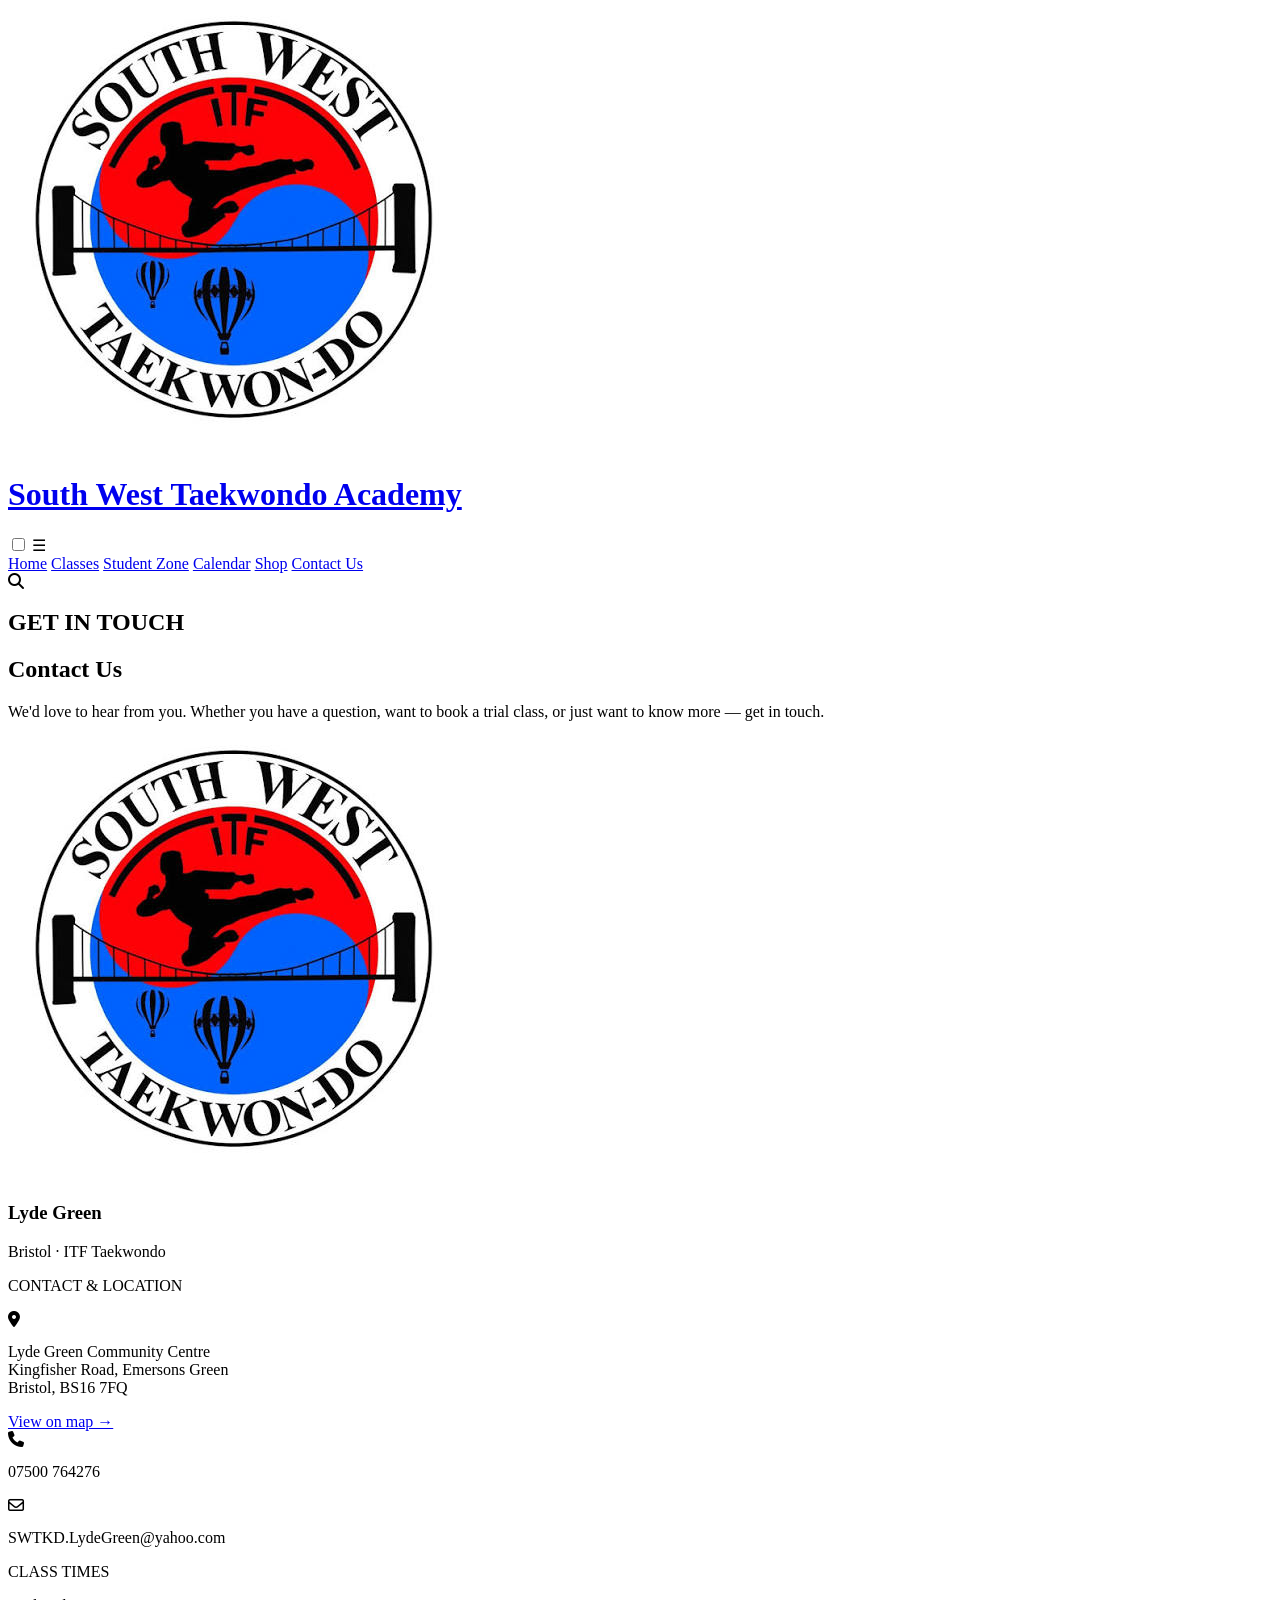
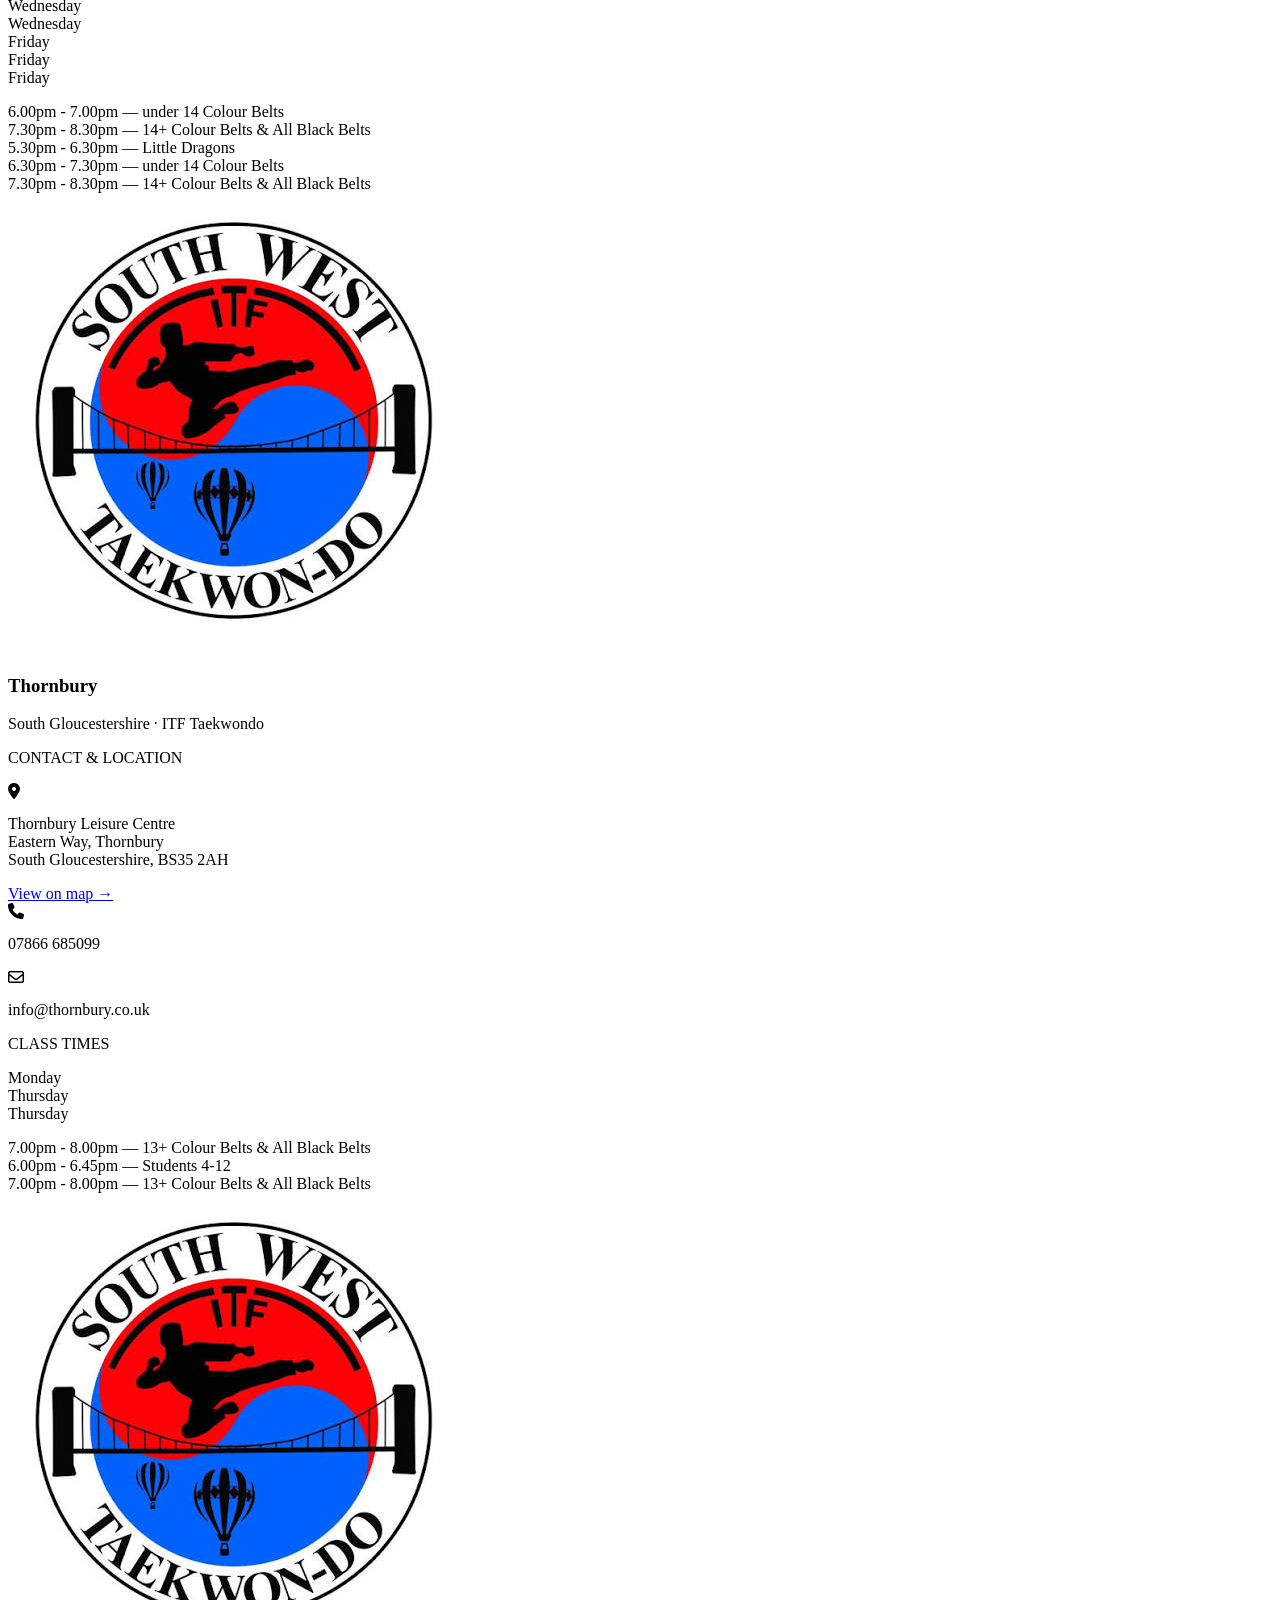
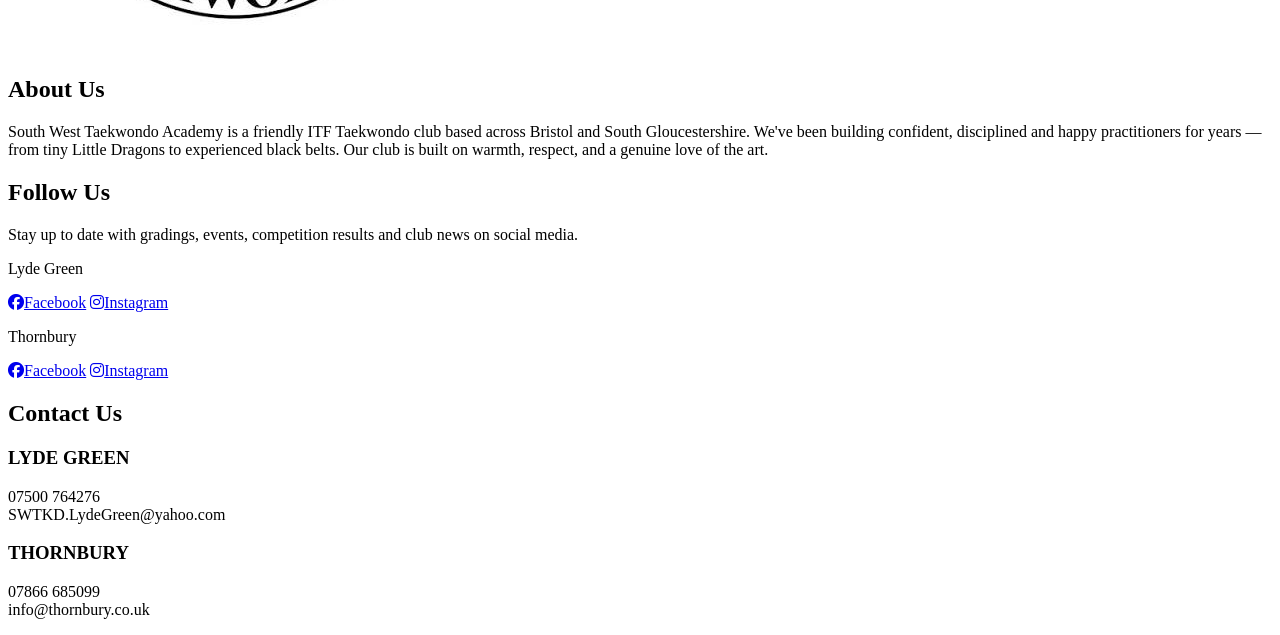
==== Contact-US.html @ a4a548ae "Add files via upload" ====
<head>
    <title>My Website</title>
    <meta name="viewport" content="width=device-width, initial-scale=1.0">
    <link rel="preconnect" href="https://fonts.googleapis.com">
    <link rel="preconnect" href="https://fonts.gstatic.com" crossorigin>
    <link href="https://fonts.googleapis.com/css2?family=Playfair+Display:wght@400;500;600;700&display=swap" rel="stylesheet">

    <link rel="preconnect" href="https://fonts.googleapis.com">
    <link rel="preconnect" href="https://fonts.gstatic.com" crossorigin>
    <link href="https://fonts.googleapis.com/css2?family=Nunito:wght@400;500;600;700&display=swap" rel="stylesheet">

    
    <link rel="stylesheet" href="https://cdnjs.cloudflare.com/ajax/libs/font-awesome/6.5.1/css/all.min.css">


    <link rel="stylesheet" href="css/style.css">
</head>

<body>

    <header>
        
        <a href="inedx.html" class="logo-section">
           <img src="images/logo.png" alt="Logo">
            <h1>South West Taekwondo Academy</h1>
        </a>
          
        <div class="header-right"> 
            <input type="checkbox" id="menu-toggle">

            <label for="menu-toggle" class="hamburger">
                ☰
            </label>

            <nav>
                <a href="index.html">Home</a>
                <a href="index.html#us">Classes</a>
                <a href="/">Student Zone</a>
                <a href="/">Calendar</a>
                <a href="/">Shop</a>
                <a href="#Contact-Us">Contact Us</a>
            </nav>         
              
            <div class="search-icon">
                <i class="fa-solid fa-magnifying-glass"></i>
            </div>
        </div>
    </header>

    <main>

        <section id="Contact-Us" class="discover">

            <div class="container">
                <div class="discover-content">
                    <h2 class="discover-header">GET IN TOUCH</h2>

                    <h2 class="discover-title">Contact Us</h2>
                    <div class ="divider"></div>
                    <p class="card-text">We'd love to hear from you. Whether you have a question, want to book a trial class, or just want to know more — get in touch.</p>
                </div>
            </div>
        </section>


        <section id="Contact-cards" class="dragons-content">        
            <div class="school-cards">

                <!-- Lyde Green -->

                <div class="school-card">

                    <div class="school-header">

                        <img src="images/logo.png"
                            alt="School Logo"
                            class="school-logo">
                        <div class="school-info">
                            <h3 class="school-title">Lyde Green</h3>
                            <p class="school-title-sub">
                                Bristol · ITF Taekwondo
                            </p>
                        </div>

                    </div>

                    <p class="school-sub-title">CONTACT & LOCATION</p>

                    <div class="contact-details">

                        <div class="contact-item">
                            <i class="fa-solid fa-location-dot"></i>

                            <div class="contact-text">
                                <p>
                                    Lyde Green Community Centre<br>
                                    Kingfisher Road, Emersons Green<br>
                                    Bristol, BS16 7FQ
                                </p>

                                <a href="https://www.google.com/maps/search/?api=1&query=Lyde+Green+Community+Centre+Bristol" target="_blank">View on map →</a>
                            </div>
                        </div>

                        <div class="contact-item">
                            <i class="fa-solid fa-phone"></i>

                            <div class="contact-text">
                                <p>07500 764276</p>
                            </div>
                        </div>

                        <div class="contact-item">
                            <i class="fa-regular fa-envelope"></i>

                            <div class="contact-text">
                                <p>SWTKD.LydeGreen@yahoo.com</p>
                            </div>
                        </div>

                    </div>

                    <p class="school-sub-title">CLASS TIMES</p>

                    <div class="contact-timetable">
                        <p class="contact-day">Wednesday<br>Wednesday<br>Friday<br>Friday<br>Friday</h2>
                        <p class="contact-time">6.00pm - 7.00pm — under 14 Colour Belts<br>7.30pm - 8.30pm — 14+ Colour Belts & All Black Belts<br>
                        5.30pm - 6.30pm — Little Dragons<br>6.30pm - 7.30pm — under 14 Colour Belts<br>
                        7.30pm - 8.30pm — 14+ Colour Belts & All Black Belts<br></p>
                    </div>

                </div>


                <!-- Thornbury -->

                <div class="school-card">

                    <div class="school-header">

                        <img src="images/logo.png"
                            alt="School Logo"
                            class="school-logo">

                        <div class="school-info">
                            <h3 class="school-title">Thornbury</h3>
                            <p class="school-title-sub">
                                South Gloucestershire · ITF Taekwondo
                            </p>
                        </div>

                    </div>

                    <p class="school-sub-title">CONTACT & LOCATION</p>

                    <div class="contact-details">

                        <div class="contact-item">
                            <i class="fa-solid fa-location-dot"></i>

                            <div class="contact-text">
                                <p>
                                    Thornbury Leisure Centre<br>
                                    Eastern Way, Thornbury<br>
                                    South Gloucestershire, BS35 2AH
                                </p>

                                <a href="https://www.google.com/maps/search/?api=1&query=Thornbury+Leisure+Centre+BS35+2AH" target="_blank">View on map →</a>
                            </div>
                        </div>

                        <div class="contact-item">
                            <i class="fa-solid fa-phone"></i>

                            <div class="contact-text">
                                <p>07866 685099</p>
                            </div>
                        </div>

                        <div class="contact-item">
                            <i class="fa-regular fa-envelope"></i>

                            <div class="contact-text">
                                <p>info@thornbury.co.uk</p>
                            </div>
                        </div>

                    </div>

                        <p class="school-sub-title">CLASS TIMES</p>

                    <div class="contact-timetable">
                        <p class="contact-day">Monday<br>Thursday<br>Thursday</h2>
                        <p class="contact-time">7.00pm - 8.00pm — 13+ Colour Belts & All Black Belts<br>6.00pm - 6.45pm — Students 4-12<br>
                        7.00pm - 8.00pm — 13+ Colour Belts & All Black Belts</p>
                    </div>

                </div>

            </div>
        </section>

    </main>

    <section id="footer" class="footer">
        <div class="container">
            <div class="footer-content">
                <div class="footer-cards">
                    <div class="footer-card">
                        <img src="images/logo.png"
                                alt="School Logo"
                                class="school-logo">
                        <h2 class="footer-card-title">About Us</h2>
                        <p class="footer-card-body">South West Taekwondo Academy is a friendly ITF Taekwondo club 
                            based across Bristol and South Gloucestershire. We've been building confident, disciplined 
                            and happy practitioners for years — from tiny Little Dragons to experienced black belts. 
                            Our club is built on warmth, respect, and a genuine love of the art.</p>
                    </div>
                    <div class="footer-card">
                        <h2 class="footer-card-title">Follow Us</h2>
                        <p class="footer-card-body">Stay up to date with gradings, events, competition results and club news on social media.</p>
                        <p class="footer-card-body">Lyde Green</p>
                        <div class="social-buttons"> 

                            <a href="https://www.facebook.com/FPTKD.LG"
                            class="social-button facebook"
                            target="_blank">
                                <i class="fa-brands fa-facebook"></i>Facebook</a>

                            <a href="https://www.instagram.com/southwesttaekwondoacademy/" class="social-button instagram" target="_blank">
                                <i class="fa-brands fa-instagram"></i>Instagram</a>

                        </div>

                        <p class="footer-card-body">Thornbury</p>
                        <div class="social-buttons"> 

                            <a href="https://www.facebook.com/thornburytkd"
                            class="social-button facebook"
                            target="_blank">
                                <i class="fa-brands fa-facebook"></i>Facebook</a>

                            <a href="https://www.instagram.com/thornbury.tkd/" class="social-button instagram" target="_blank">
                                <i class="fa-brands fa-instagram"></i>Instagram</a>

                        </div>

                    </div>        
                    
                    
                    <div class="footer-card">
                        <h2 class="footer-card-title">Contact Us</h2>
                        <h3 class="footer-sub-title">LYDE GREEN</h3>
                        <p class="footer-card-body">07500 764276<br>SWTKD.LydeGreen@yahoo.com</p>

                        <h3 class="footer-sub-title">THORNBURY</h3>
                        <p class="footer-card-body">07866 685099<br>info@thornbury.co.uk</p>

                    </div>
                    
                
                
                </div>
            </div>
        </div>
    </section>
</body>
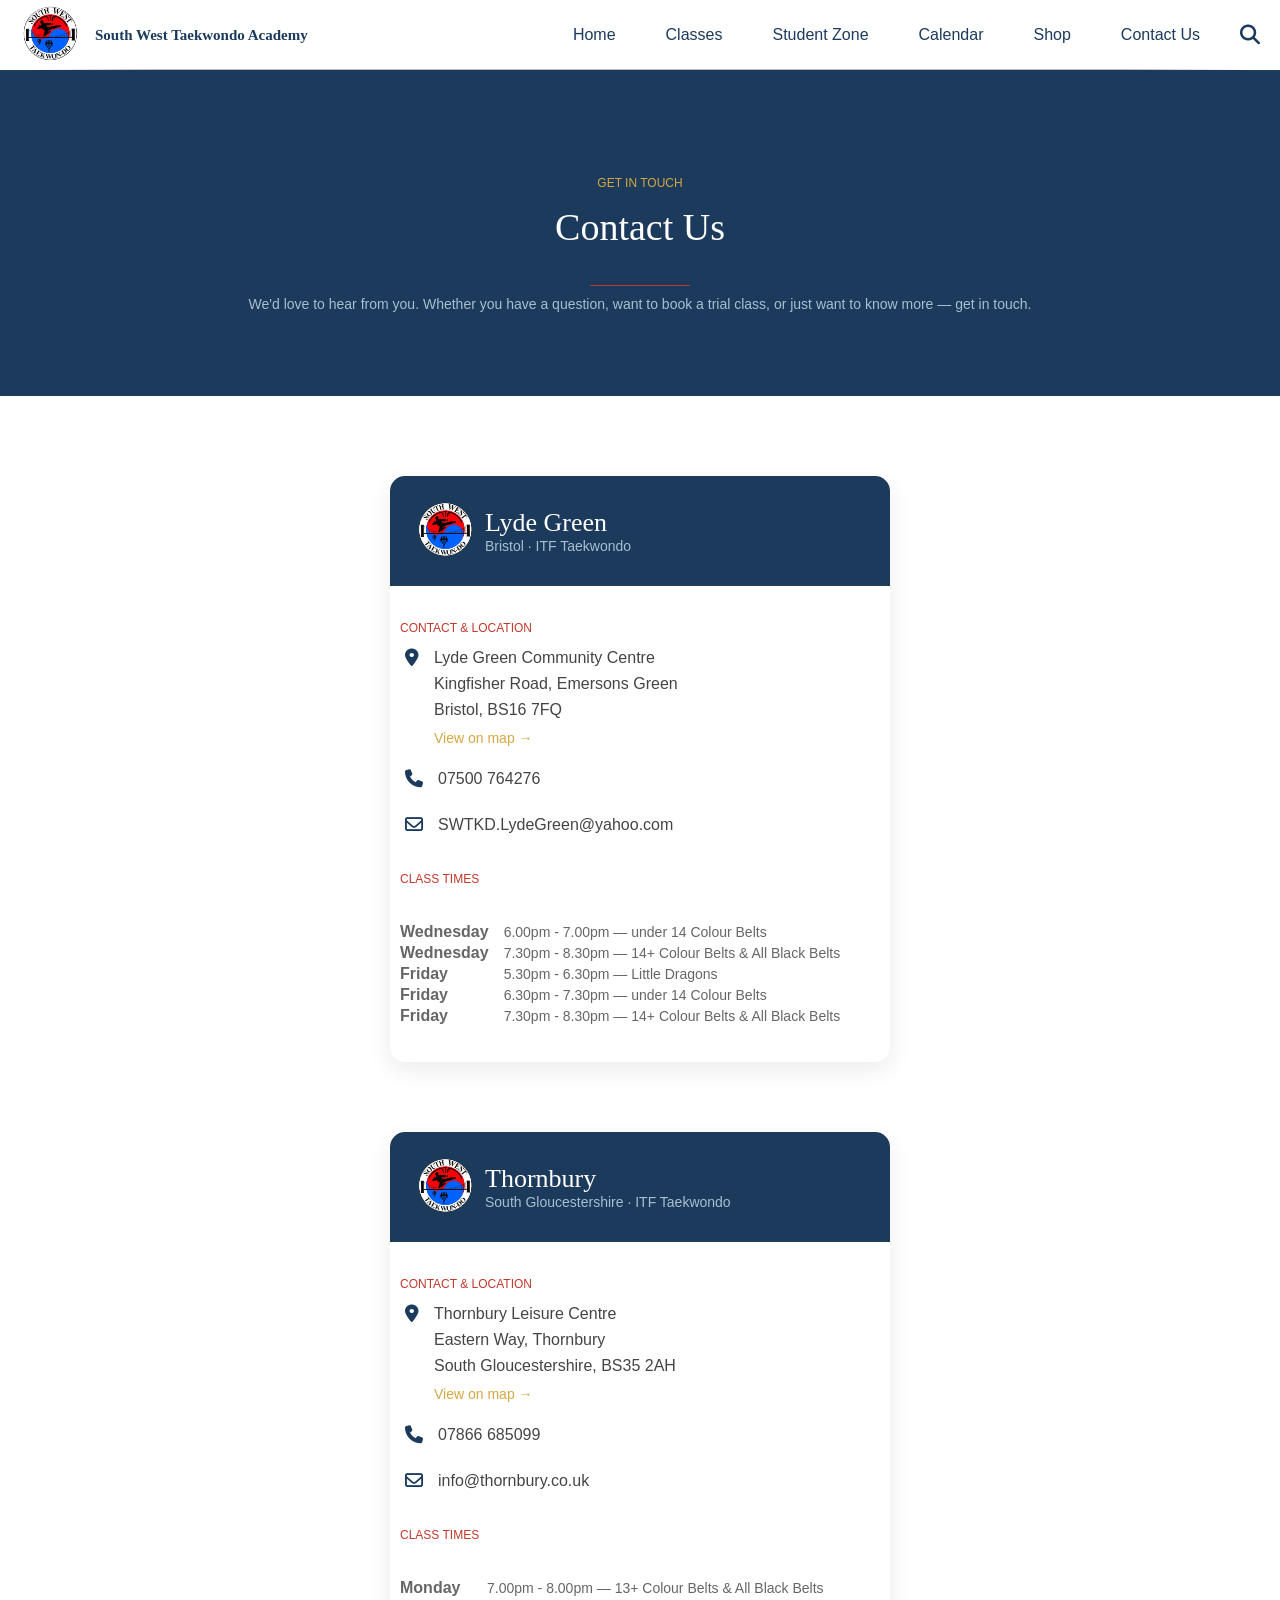
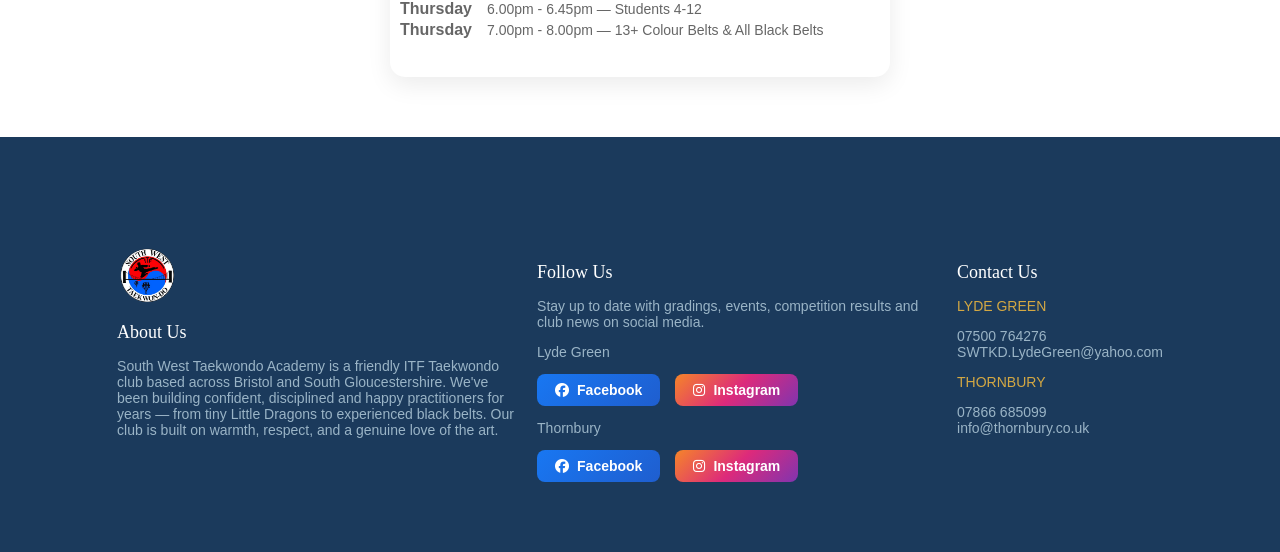
==== commit 703f20e0: "Update Contact-US.html" ====
--- a/Contact-US.html
+++ b/Contact-US.html
@@ -13,7 +13,7 @@
     <link rel="stylesheet" href="https://cdnjs.cloudflare.com/ajax/libs/font-awesome/6.5.1/css/all.min.css">
 
 
-    <link rel="stylesheet" href="css/style.css">
+    <link rel="stylesheet" href="style.css">
 </head>
 
 <body>
--- a/style.css
+++ b/style.css
@@ -0,0 +1,1299 @@
+
+
+/* #endregion */
+
+html {
+    scroll-behavior: smooth;
+}
+
+* {
+    box-sizing: border-box;
+}
+
+html {
+    width: 100%;
+    overflow-x: hidden;
+}
+
+body {
+    width: 100%;
+}
+
+body {
+    margin: 0;
+    font-family: Arial, sans-serif;
+    background: #ffffff;
+}
+
+
+/* #region Header */
+.logo-section{
+    display: flex;
+    align-items: center;
+    gap: 15px;
+
+    text-decoration: none;
+    color: inherit;
+}
+
+.logo-section:hover{
+    opacity: 0.8;
+}
+
+header {
+    position: sticky;
+    top: 0;
+    z-index: 1000;
+
+    width: 100%;
+    background: white;
+
+    padding: 5px 20px;
+    display: flex;
+    justify-content: space-between;
+    align-items: center;
+}
+
+header::after {
+    content: "";
+    position: absolute;
+    bottom: 0;
+    left: 2.5%;
+    width: 95%;
+    height: 1px;
+
+    background: linear-gradient(
+        to right,
+        transparent,
+        rgba(80,80,80,0.4) 10%,
+        rgba(80,80,80,0.4) 90%,
+        transparent
+    );
+}
+
+header img{
+    width: 60px;
+    height: auto;
+}
+.header-right{
+    display: flex;
+    align-items: center;
+    gap: 40px;
+}
+
+nav{
+    display: flex;
+    gap: clamp(10px, 4vw, 50px);
+
+}
+
+.search-icon{
+    font-size: 20px;
+    color: #1B3A5C;
+    cursor: pointer;
+}
+
+a{
+    text-decoration: none;
+    color: #1B3A5C;
+    font-family: "Nunito", sans-serif;
+}
+
+
+header h1 { 
+    margin: 0;
+    color: #1B3A5C;
+    font-family: "Playfair Display", serif;
+    font-size: 15px;
+    font-weight: 700;
+}
+/* #endregion */
+
+/* #region Footer*/
+
+.footer {
+    padding: 30px;
+    display: flex;
+    gap: 30px;
+    background:#1B3A5C;
+}
+
+.footer-content{
+    display: flex;
+    flex-direction: column;
+    justify-content: center;
+    align-items: center;
+
+    padding-top: 60px;
+    padding-bottom: 40px;
+    width: auto;
+}
+
+.footer-cards{
+    display: flex;
+    gap: 20px;
+    justify-content: center;
+    margin-top: 20px;
+}
+
+.footer-card-title{
+    font-family: "Playfair Display", serif;
+    font-size: 18px;
+    font-weight: 400;
+    color: #ffffff;
+    justify-content: left;
+}
+
+.footer-sub-title{
+    font-family: "Nunito", sans-serif;
+    font-size: 14px;
+    font-weight: 400;
+    color: #D4A843;
+    justify-content: left;
+    max-width: 400px;
+
+
+}
+
+.footer-card-body{
+    font-family: "Nunito", sans-serif;
+    font-size: 14px;
+    font-weight: 400;
+    color: #9AB4c6;
+    justify-content: left;
+    max-width: 400px;
+}
+
+.social-buttons {
+    display: flex;
+    gap: 15px;
+}
+
+.social-button {
+    display: flex;
+    align-items: center;
+    gap: 8px;
+
+    padding: 8px 18px;
+    border-radius: 8px;
+
+    font-size: 14px;
+
+    color: white;
+    text-decoration: none;
+    font-family: "Nunito", sans-serif;
+    font-weight: 600;
+
+    transition:
+        transform 0.2s,
+        box-shadow 0.2s;
+}
+
+.social-button:hover {
+    transform: translateY(-2px);
+
+    box-shadow:
+        0 8px 20px
+        rgba(0,0,0,0.15);
+}
+
+.facebook {
+    background:
+        linear-gradient(
+            135deg,
+            #1877F2,
+            #1F5ECF
+        );
+}
+.instagram {
+    background:
+        linear-gradient(
+            135deg,
+            #F58529,
+            #DD2A7B,
+            #8134AF
+        );
+}
+/* #endregion */
+
+
+
+/*#region HomePage */
+
+/* #region Home */
+.home {
+    padding: 30px;
+    display: flex;
+    gap: 30px;
+    background: linear-gradient(160deg, #fafaf8 60%, rgb(240, 235, 228) 100%)
+}
+
+.container {
+    width: 90%;
+    max-width: 1200px;
+    margin: auto;
+}
+
+.hero{
+    display: flex;
+    flex-direction: column;
+    justify-content: center;
+    align-items: center;
+
+    padding-top: 60px;
+    padding-bottom: 40px;
+}
+
+.hero img{
+    width: 150px;
+    height: auto;
+}
+
+.hero h2 {
+    font-family: "Playfair Display", serif;
+    font-size: 48px;
+    margin-top: 30px;
+    color: #1B3A5C;
+    font-weight: 400;
+    width:  700px;
+    text-align: center;
+}
+
+.divider {
+    width: 100px;
+    height: 1px;
+    background: #C0392B;
+    margin: 5px auto;
+}
+
+.hero .intro-text {
+    font-family: "Nunito", sans-serif;
+    font-size: 20px;
+    width: 750px;
+    text-align: center;
+    color: #444444;
+    width: 600px;
+}
+
+.hero .sub-text {
+    font-family: "Nunito", sans-serif;
+    font-size: 16px;
+    width: 700px;
+    text-align: center;
+    color: #666666;
+}
+
+.hero .final-text{
+    font-family: "Playfair Display", serif;
+    font-style: italic;
+    font-size: 20px;
+    margin-top: 30px;
+    color: #C0392B;
+    font-weight: 500;
+    width:  700px;
+    text-align: center;
+}
+
+.hero-buttons {
+    display: flex;
+    gap: 20px;
+
+    margin-top: 30px;
+}
+
+.button1{
+    background: #C0392B;
+    color: white;
+
+    padding: 12px 30px;
+
+    border-radius: 30px;
+
+    text-decoration: none;
+
+    font-family: "Nunito", sans-serif;
+    font-weight: 600;
+
+    transition: 0.2s;
+}
+
+.button1:hover{
+    opacity: 0.8;
+}
+
+.button2{
+    background: white;
+    color: #1B3A5C;
+
+    border: 2px solid #1B3A5C;
+    padding: 12px 30px;
+
+    border-radius: 30px;
+
+    text-decoration: none;
+
+    font-family: "Nunito", sans-serif;
+    font-weight: 600;
+
+    transition: 0.2s;
+}
+
+.button2:hover{
+    opacity: 0.8;
+}
+
+/* #endregion */
+
+
+/* #region Discover */
+
+.discover {
+    padding: 30px;
+    display: flex;
+    gap: 30px;
+    background: #1B3A5C
+}
+
+.discover-content{
+    display: flex;
+    flex-direction: column;
+    justify-content: center;
+    align-items: center;
+
+    padding-top: 60px;
+    padding-bottom: 40px;
+
+}
+
+.discover-header{
+    font-family: "Nunito", sans-serif;
+    font-size: 12px;
+    margin-top: 16px;
+    color: #D4A843;
+    font-weight: 300;
+    width:  700px;
+    text-align: center; 
+}
+
+.discover-title{
+    font-family: "Playfair Display", serif;
+    font-size: 38px;
+    margin-top: 5px;
+    color: white;
+    font-weight: 400;
+    width:  700px;
+    text-align: center;
+}
+
+.discover-cards{
+    display: flex;
+    gap: 30px;
+    justify-content: center;
+    margin-top: 60px;
+}
+
+.discover-card{
+    padding: 30px;
+    border-radius: 15px;
+    flex: 1;
+    max-width: 300px;
+    text-align: center;
+
+}
+
+.discover-card i {
+    font-size: 40px;
+    color: #D4A843;
+    margin-bottom: 20px;
+}
+
+.card-title{
+    font-family: "Nunito", sans-serif;
+    font-size: 18px;
+    margin-top: 5px;
+    color: white;
+    font-weight: 400;
+    text-align: center;
+}
+
+.card-text{
+    font-family: "Nunito", sans-serif;
+    font-size: 14px;
+    margin-top: 5px;
+    color: #A8BFCF;
+    font-weight: 400;
+    text-align: center;
+}
+
+.discover-body{
+    font-family: "Nunito", sans-serif;
+    font-size: 16px;
+    margin-top: 5px;
+    color: #A8BFCF;
+    font-weight: 400;
+    text-align: center;
+    width: 600px;
+}
+/* #endregion */
+
+/* #region Meet The Team */
+
+
+.instructors {
+    padding: 30px;
+    background: #F0EBE4;
+}
+
+.instructors-content {
+    display: flex;
+    flex-direction: column;
+    align-items: center;
+    padding-top: 60px;
+    padding-bottom: 40px;
+}
+
+.school-instructors {
+    width: 100%;
+    margin-top: 35px;
+}
+
+.school-heading {
+    position: relative;
+    display: flex;
+    align-items: center;
+    justify-content: center;
+    gap: 12px;
+    margin-bottom: 25px;
+}
+
+.school-heading::before {
+    content: "";
+    position: absolute;
+    left: 0;
+    right: 0;
+    height: 1px;
+    background: linear-gradient(
+        to right,
+        transparent,
+        #E2DDD6 15%,
+        #E2DDD6 85%,
+        transparent
+    );
+    z-index: 0;
+}
+
+.school-heading img,
+.school-heading h3 {
+    position: relative;
+    z-index: 1;
+    background: #F0EBE4;
+}
+
+.school-heading img {
+    width: 45px;
+    height: 45px;
+    object-fit: contain;
+    padding: 5px;
+}
+
+.school-heading h3 {
+    font-family: "Nunito", sans-serif;
+    font-size: 14px;
+    font-weight: 400;
+    margin: 0;
+    padding: 0 10px;
+}
+
+
+.instructor-cards {
+    width: 100%;
+    display: flex;
+    justify-content: center;
+    gap: 20px;
+}
+
+.instructor-card {
+    flex: 1;
+    max-width: 180px;
+    background: white;
+    border-radius: 12px;
+    overflow: hidden;
+}
+
+.instructor-image {
+    width: 100%;
+    height: 160px;
+    overflow: hidden;
+}
+
+.instructor-image img {
+    width: 100%;
+    height: 100%;
+    object-fit: cover;
+}
+
+.instructor-info {
+    padding: 10px;
+    text-align: center;
+}
+
+.instructor-info h3 {
+    margin: 0 0 4px;
+    font-size: 1rem;
+}
+
+.instructor-role {
+    margin: 0;
+    font-size: 0.8rem;
+}
+
+
+
+/* #endregion */
+
+/* #region Little Dragons */
+
+.dragons {
+    padding: 30px;
+    display: flex;
+    gap: 30px;
+    background:#fafaf8;
+}
+
+.dragons-content{
+    display: flex;
+    flex-direction: column;
+    justify-content: center;
+    align-items: center;
+
+    padding-top: 60px;
+    padding-bottom: 40px;
+    width: auto;
+}
+
+.dragons-header{
+    font-family: "Nunito", sans-serif;
+    font-size: 14px;
+    margin-top: 16px;
+    color: #C0392B;
+    font-weight: 350;
+    width:  700px;
+    text-align: center; 
+}
+
+.dragons-title{
+    font-family: "Playfair Display", serif;
+    font-size: 38px;
+    margin-top: 5px;
+    color: #1B3A5C;
+    font-weight: 400;
+    width:  700px;
+    text-align: center;
+}
+
+.dragons-body{
+    font-family: "Nunito", sans-serif;
+    font-size: 16px;
+    margin-top: 5px;
+    color: #444444;
+    font-weight: 400;
+    text-align: center;
+    width: 600px;
+}
+
+.dragons-cards{
+    display: flex;
+    gap: 30px;
+    justify-content: center;
+    margin-top: 60px;
+}
+
+.dragons-card1{
+    padding: 30px;
+    border-radius: 15px;
+    flex: 1;
+    text-align: left;
+    background: white;
+    box-shadow: 0px 4px 10px rgba(0, 0, 0, 0.1);
+    margin-left: 10px;
+}
+.dragons-card-title1{
+    font-family: "Playfair Display", serif;
+    font-size: 22px;
+    margin-top: 5px;
+    margin-left: 10px;
+    color: #1B3A5C;
+    font-weight: 400;
+    text-align: left;
+}
+
+.dragons-benefits-list {
+    list-style: none;
+    padding: 0;
+}
+
+.dragons-benefits-list li {
+    font-family: "Nunito", sans-serif;
+    margin-bottom: 15px;
+}
+
+.dragons-benefits-list i {
+    color: #C0392B;
+    margin-right: 10px;
+}
+
+.dragons-card2{
+    padding: 30px;
+    border-radius: 15px;
+    flex: 1;
+    text-align: center;
+    background: #1B3A5C;
+}
+.dragons-card-title2{
+    font-family: "Playfair Display", serif;
+    font-size: 22px;
+    margin-top: 5px;
+    margin-left: 10px;
+    color: #A8BFCF;
+    font-weight: 400;
+    text-align: left;
+}
+.dragons-card-text{
+    font-family: "Nunito", sans-serif;
+    font-size: 14px;
+    margin-top: 5px;
+    color: #A8BFCF;
+    font-weight: 300;
+    text-align: left;
+    margin-left: 10px;
+}
+
+/* #region Little Dragons belts */
+.dragons-belts{
+    margin: 30px;
+    padding: 50px;
+    border-radius: 15px;
+    flex: 1;
+    text-align: center;
+    background: #F0EBE4;
+}
+
+.dragons-belts-title{
+    font-family: "Nunito", sans-serif;
+    font-size: 18px;
+    margin-top: 5px;
+    text-align: center;
+    color: #444444;
+    font-weight: 300;
+}
+
+.dragons-belts-body{
+    font-family: "Nunito", sans-serif;
+    font-size: 14px;
+    margin-top: 5px;
+    color: #444444;
+    font-weight: 300;
+    text-align: center;
+}
+
+.belt-cards{
+    display: flex;
+    gap: 10px;
+    justify-content: center;
+    margin-top: 20px;
+}
+
+.purple{
+    padding: 30px;
+    flex: 1;
+    text-align: center;
+}
+
+.purple-bar {
+    width: 50px;
+    height: 12px;
+    background: #8A4FFF;
+    border-radius: 999px;
+    margin: 20px auto;
+}
+
+.purple-title{
+    font-family: "Nunito", sans-serif;
+    font-size: 18px;
+    margin-top: 5px;
+    text-align: center;
+    color: #8A4FFF;
+    font-weight: 300;
+}
+
+.purple-sub{
+    font-family: "Nunito", sans-serif;
+    font-size: 14px;
+    margin-top: 5px;
+    text-align: center;
+    color: #666666;
+    font-weight: 300;
+
+}
+
+.red{
+    padding: 30px;
+    flex: 1;
+    text-align: center;
+}
+
+.red-bar {
+    width: 50px;
+    height: 12px;
+    background: #C0392B;
+    border-radius: 999px;
+    margin: 20px auto;
+}
+
+.red-title{
+    font-family: "Nunito", sans-serif;
+    font-size: 18px;
+    margin-top: 5px;
+    text-align: center;
+    color: #C0392B;
+    font-weight: 300;
+}
+
+.red-sub{
+    font-family: "Nunito", sans-serif;
+    font-size: 14px;
+    margin-top: 5px;
+    text-align: center;
+    color: #666666;
+    font-weight: 300;
+}
+
+.green{
+    padding: 30px;
+    flex: 1;
+    text-align: center;
+}
+
+.green-bar {
+    width: 50px;
+    height: 12px;
+    background: #15803D;
+    border-radius: 999px;
+    margin: 20px auto;
+}
+
+.green-title{
+    font-family: "Nunito", sans-serif;
+    font-size: 18px;
+    margin-top: 5px;
+    text-align: center;
+    color: #15803D;
+    font-weight: 300;
+}
+
+.green-sub{
+    font-family: "Nunito", sans-serif;
+    font-size: 14px;
+    margin-top: 5px;
+    text-align: center;
+    color: #666666;
+    font-weight: 300;
+}
+/* #endregion */
+.dragons-sub{
+    font-family: "Nunito", sans-serif;
+    font-size: 14px;
+    margin-top: 5px;
+    color: #666666;
+    font-weight: 400;
+    text-align: center;
+}
+/* #endregion */
+
+
+/* #region TKD with us*/
+.us {
+    padding: 30px;
+    display: flex;
+    gap: 30px;
+    background: #fafaf8;
+}
+
+.us-content{
+    display: flex;
+    flex-direction: column;
+    justify-content: center;
+    align-items: center;
+
+    padding-top: 60px;
+    padding-bottom: 40px;
+
+}
+
+.us-body{
+    font-family: "Nunito", sans-serif;
+    font-size: 16px;
+    margin-top: 5px;
+    color: #444444;
+    font-weight: 400;
+    text-align: center;
+    width: 650px;
+}
+
+.school-cards{
+    display: flex;
+    gap: 30px;
+    justify-content: center;
+}
+
+.school-card {
+    flex: 1;
+    min-width: 500px;
+    background: white;
+    border-radius: 15px;
+    overflow: hidden;
+    box-shadow: 0 8px 25px rgba(0,0,0,0.08);
+    max-width: 600px;
+    margin: 20px;
+    padding-bottom: 10px;
+}
+
+
+.school-header {
+    display: flex;
+    align-items: center;
+
+    width: 100%;
+    padding: 25px;
+
+    background: #1B3A5C;
+}
+
+
+.school-logo {
+    width: 60px;
+    height: 60px;
+    object-fit: contain;
+}
+
+
+.school-info {
+    margin-left: 10px;
+    display: flex;
+    flex-direction: column;
+    justify-content: center;
+}
+
+
+.school-title {
+    font-family: "Playfair Display", serif;
+    font-size: 26px;
+    color: #ffffff;
+    font-weight: 400;
+    margin: 0;
+}
+
+
+.school-title-sub {
+    font-family: "Nunito", sans-serif;
+    font-size: 14px;
+    color: #A8BFCF;
+    margin: 0;
+}
+
+
+.school-sub-title {
+    font-family: "Nunito", sans-serif;
+    font-size: 12px;
+    margin-top: 25px;
+    color: #C0392B;
+    padding: 10px;
+    margin-bottom: 0;
+}
+
+.contact-details {
+    display: flex;
+    flex-direction: column;
+    gap: 20px;
+    margin-inline: 15px;
+}
+
+
+.contact-item {
+    display: flex;
+    align-items: flex-start;
+    gap: 15px;
+}
+
+
+.contact-item i {
+    color: #1B3A5C;
+    font-size: 18px;
+    margin-top: 4px;
+}
+
+
+.contact-text p {
+    font-family: "Nunito", sans-serif;
+    font-size: 16px;
+    color: #444;
+    line-height: 1.6;
+    margin: 0;
+}
+
+
+.contact-text a {
+    display: inline-block;
+    margin-top: 8px;
+
+    font-family: "Nunito", sans-serif;
+    font-size: 14px;
+    color: #D4A843;
+    text-decoration: none;
+}
+
+
+.timetable {
+    display: flex;
+    flex-direction: column;
+    gap: 10px;
+    margin-top: 40px;
+}
+
+.timetable-row {
+    display: flex;
+    align-items: center;
+    gap: 40px;
+
+    margin-inline: 10px;
+    padding: 10px;
+    border: 1px solid #E5E5E5;
+    border-radius: 12px;
+    background: #FAFAF8;
+}
+
+.day {
+    width: 100px;
+    font-weight: 600;
+}
+
+.time {
+    width: 180px;
+    color: #666;
+}
+
+.class {
+    flex: 1;
+    font-size: 12px;
+}
+/* #endregion */
+
+
+/* #region How do i join*/
+.join {
+    padding: 30px;
+    display: flex;
+    gap: 30px;
+    background: #F0EBE4
+}
+
+.join-content{
+    display: flex;
+    flex-direction: column;
+    justify-content: center;
+    align-items: center;
+
+    padding-top: 60px;
+    padding-bottom: 40px;
+
+}
+/* #endregion */
+
+/* #endregion */
+
+.contact-timetable {
+    display: flex;
+    align-items: center;
+    gap: 15px;
+    margin: 10px;
+}
+.contact-day{
+    color: #666;
+    line-height: 1.3;
+    font-weight: 600;
+}
+.contact-time{
+    font-size: 14px;
+    line-height: 1.5;
+    color: #666;
+
+}
+
+/* #region Media width */
+@media (max-width: 1300px) {
+    .school-cards {
+        flex-direction: column;
+    }
+}
+
+@media (max-width: 900px) {
+    .instructor-cards {
+        flex-wrap: wrap;
+    }
+
+    .instructor-card {
+        flex: 0 1 180px;
+    }
+}
+
+@media (max-width: 600px) {
+
+    /* General spacing */
+    .home,
+    .discover,
+    .dragons,
+    .us,
+    .join,
+    .footer {
+        padding: 20px 15px;
+    }
+
+
+    /* Header */
+    header {
+        padding: 5px 15px;
+    }
+
+    header img {
+        width: 45px;
+    }
+
+    header h1 {
+        font-size: 12px;
+    }
+
+    .header-right {
+        gap: 15px;
+    }
+
+    nav {
+        gap: 10px;
+    }
+
+    nav a {
+        font-size: 13px;
+    }
+
+
+    /* Hero section */
+    .hero {
+        padding-top: 30px;
+    }
+
+    .hero img {
+        width: 100px;
+    }
+
+    .hero h2 {
+        width: 100%;
+        font-size: 32px;
+        margin-top: 20px;
+    }
+
+    .hero .intro-text,
+    .hero .sub-text,
+    .hero .final-text {
+        width: 100%;
+        max-width: 100%;
+    }
+
+    .hero .intro-text {
+        font-size: 17px;
+    }
+
+    .hero-buttons {
+        flex-direction: column;
+        width: 100%;
+        gap: 15px;
+    }
+
+    .button1,
+    .button2 {
+        text-align: center;
+        width: 100%;
+        box-sizing: border-box;
+    }
+
+
+    /* Discover section */
+    .discover-header,
+    .discover-title,
+    .discover-body {
+        width: 100%;
+    }
+
+    .discover-title {
+        font-size: 30px;
+    }
+
+    .discover-cards {
+        flex-direction: column;
+        margin-top: 30px;
+    }
+
+
+    /* Little dragons */
+    .dragons-header,
+    .dragons-title,
+    .dragons-body {
+        width: 100%;
+    }
+
+    .dragons-title {
+        font-size: 30px;
+    }
+
+    .dragons-cards {
+        flex-direction: column;
+        margin-top: 30px;
+    }
+
+    .dragons-card1,
+    .dragons-card2 {
+        margin-left: 0;
+    }
+
+
+    /* Belts */
+    .dragons-belts {
+        margin: 15px 0;
+        padding: 15px 15px;
+    }
+
+    .belt-cards {
+        flex-direction: column;
+
+    }
+    .purple{
+        padding: 5px;
+    }
+
+    .red{
+        padding: 5px;
+    }
+
+    .green{
+        padding: 5px;
+    }
+
+    /* School cards */
+    .us-body {
+        width: 100%;
+    }
+
+    .school-cards {
+        flex-direction: column;
+        width: 100%;
+    }
+
+    .school-card {
+        min-width: 0;
+        width: 100%;
+        margin: 10px 0;
+    }
+
+    .school-header {
+        padding: 15px;
+    }
+
+    .school-title {
+        font-size: 20px;
+    }
+
+
+    /* Timetable */
+    .timetable-row {
+        display: flex;
+        flex-wrap: wrap;
+        justify-content: center;
+        column-gap: 20px;
+        row-gap: 0px;
+    
+    }
+
+    .day{
+        text-align: center;
+        flex: 0 1 100px;  
+    }
+
+    .time{
+        text-align: center;
+        flex: 0 1 130px;
+    }
+
+    .class{
+        text-align: center;
+        flex: 0 1 300px;
+    }
+    /* Footer */
+    .footer-cards {
+        flex-direction: column;
+        width: 100%;
+    }
+
+    .social-buttons {
+        flex-direction: column;
+        width: 100%;
+    }
+
+    .social-button {
+        justify-content: center;
+    }
+}
+
+
+
+
+/* Hide checkbox */
+#menu-toggle {
+    display: none;
+}
+
+
+/* Hamburger hidden on desktop */
+.hamburger {
+    display: none;
+    font-size: 30px;
+    cursor: pointer;
+}
+
+@media (max-width: 900px) {
+
+    .hamburger {
+        display: block;
+    }
+
+
+    nav {
+        display: none;
+        position: absolute;
+        top: 70px;
+        right: 0;
+
+        width: 100%;
+        background: white;
+
+        flex-direction: column;
+        align-items: center;
+        gap: 20px;
+
+        padding: 20px;
+    }
+
+
+    /* Show menu when checkbox is ticked */
+    #menu-toggle:checked ~ nav {
+        display: flex;
+    }
+}
+/* #endregion */
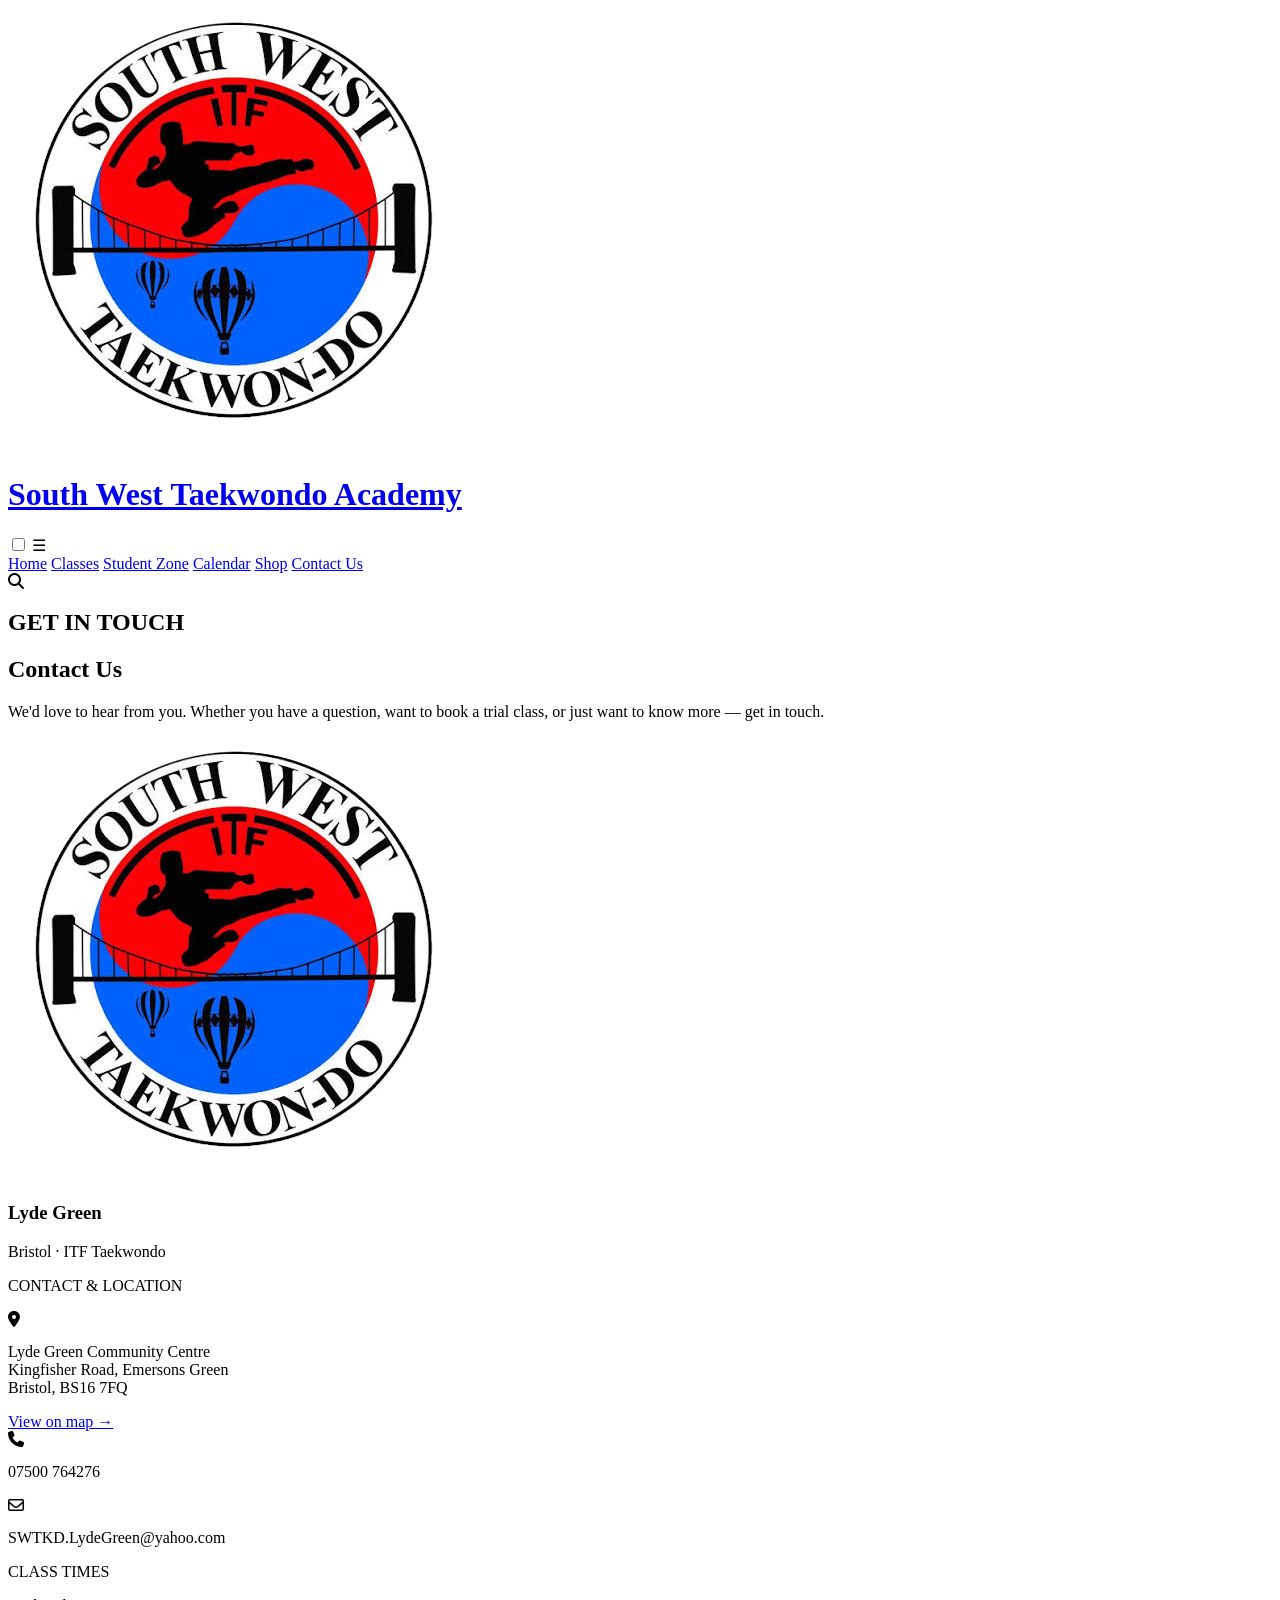
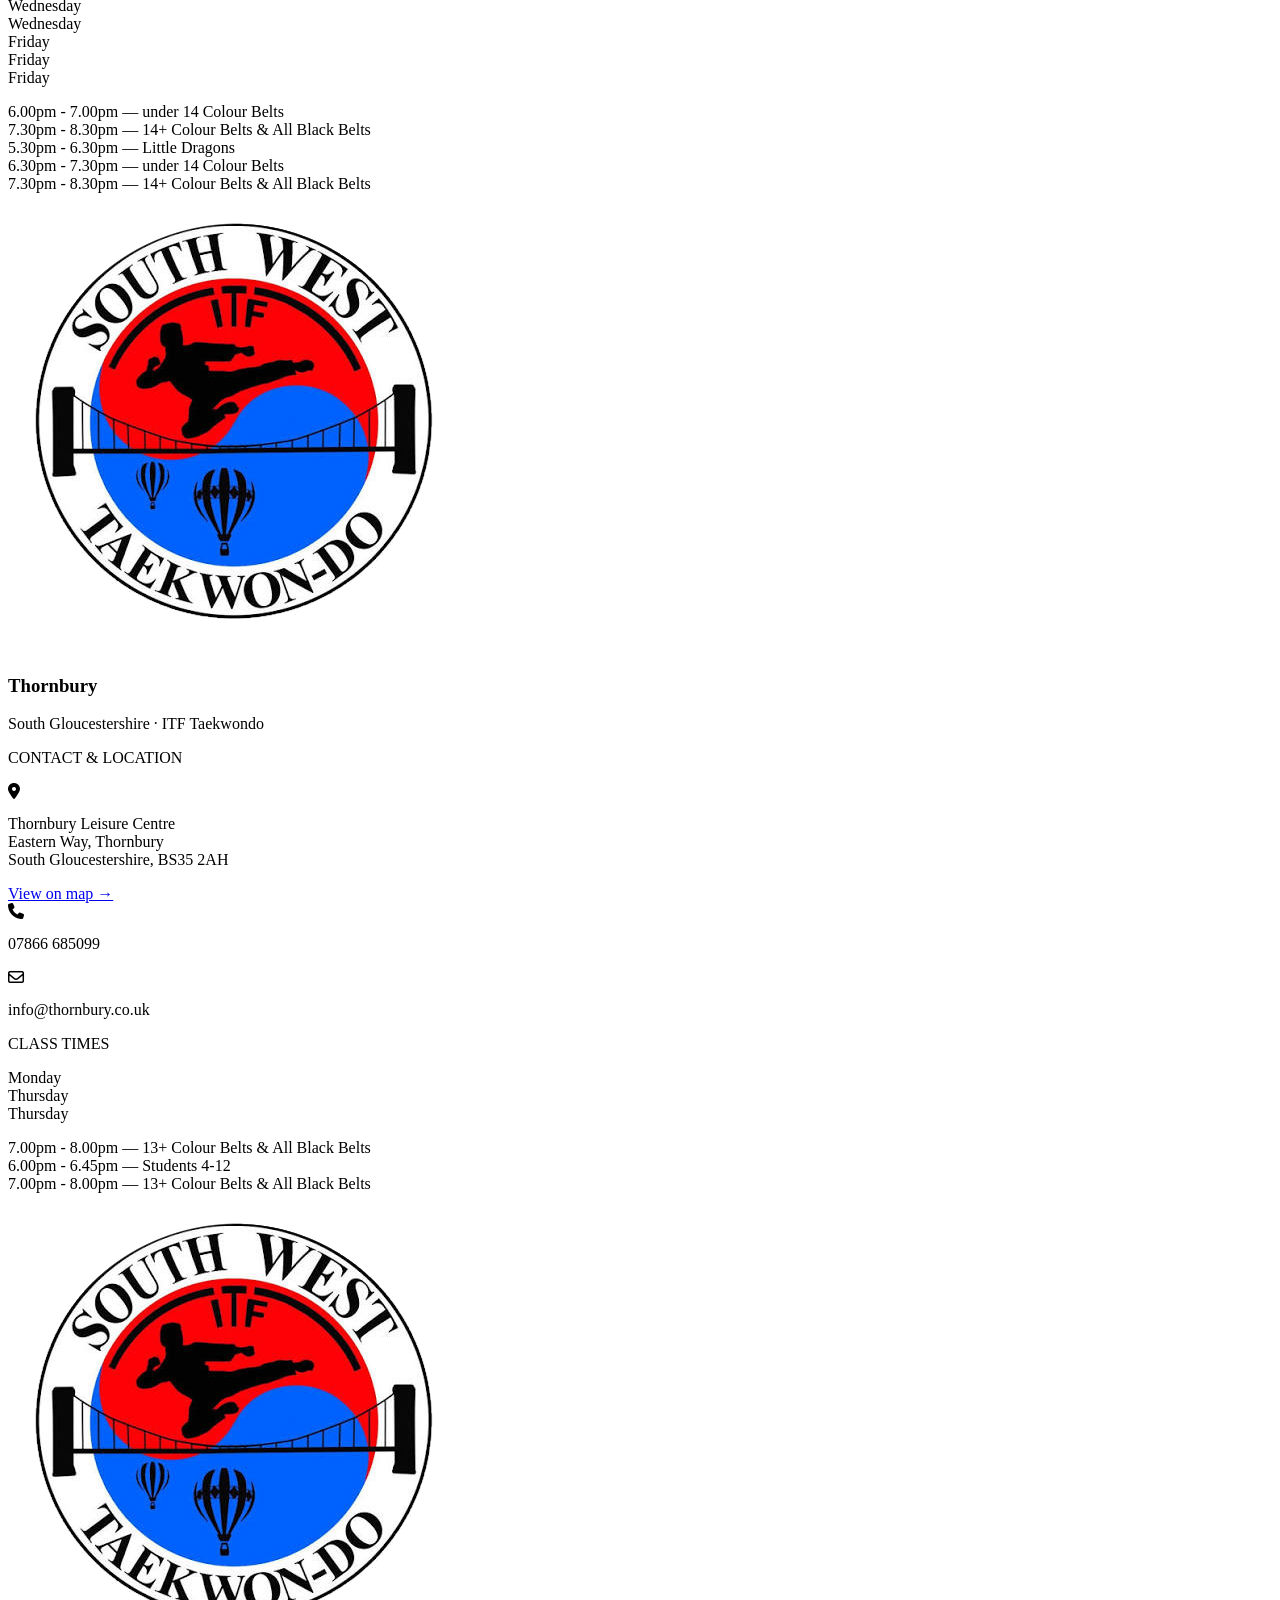
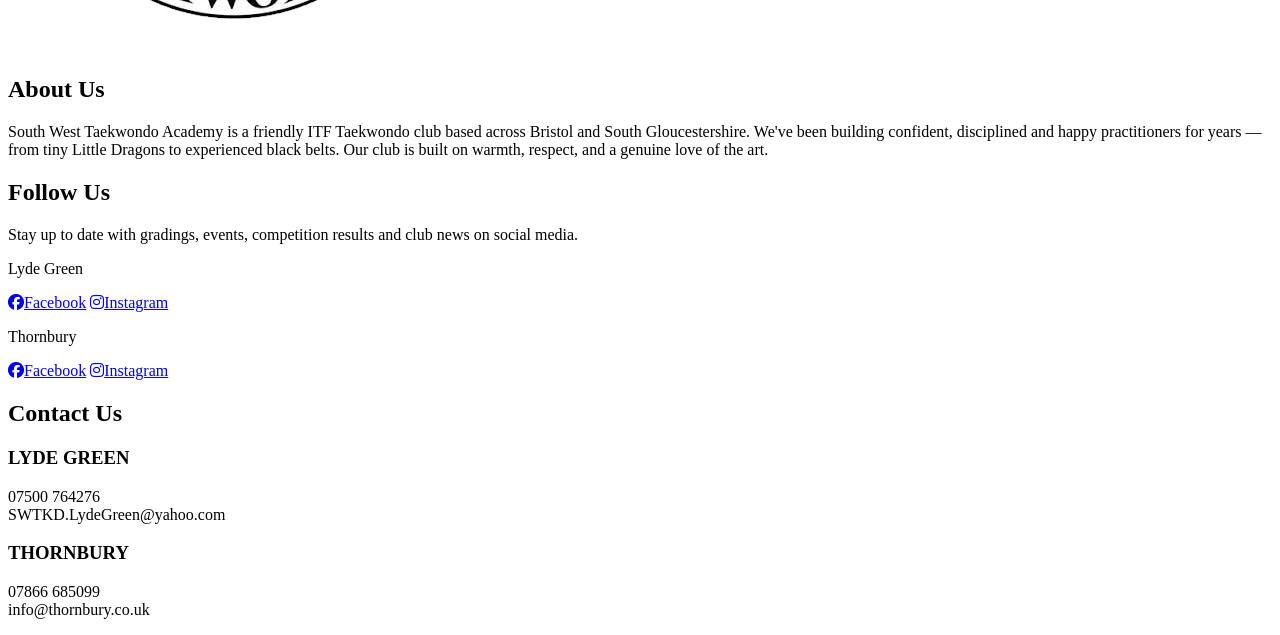
==== commit b78e40e8: "Update Contact-US.html" ====
--- a/Contact-US.html
+++ b/Contact-US.html
@@ -13,7 +13,7 @@
     <link rel="stylesheet" href="https://cdnjs.cloudflare.com/ajax/libs/font-awesome/6.5.1/css/all.min.css">
 
 
-    <link rel="stylesheet" href="style.css">
+    <link rel="stylesheet" href="css/style.css">
 </head>
 
 <body>
@@ -35,7 +35,7 @@
             <nav>
                 <a href="index.html">Home</a>
                 <a href="index.html#us">Classes</a>
-                <a href="/">Student Zone</a>
+                <a href="Student-Zone.html">Student Zone</a>
                 <a href="/">Calendar</a>
                 <a href="/">Shop</a>
                 <a href="#Contact-Us">Contact Us</a>
@@ -264,6 +264,11 @@
             </div>
         </div>
     </section>
+
+
+
+
+    <script src="script.js"></script>
 </body>
 
 
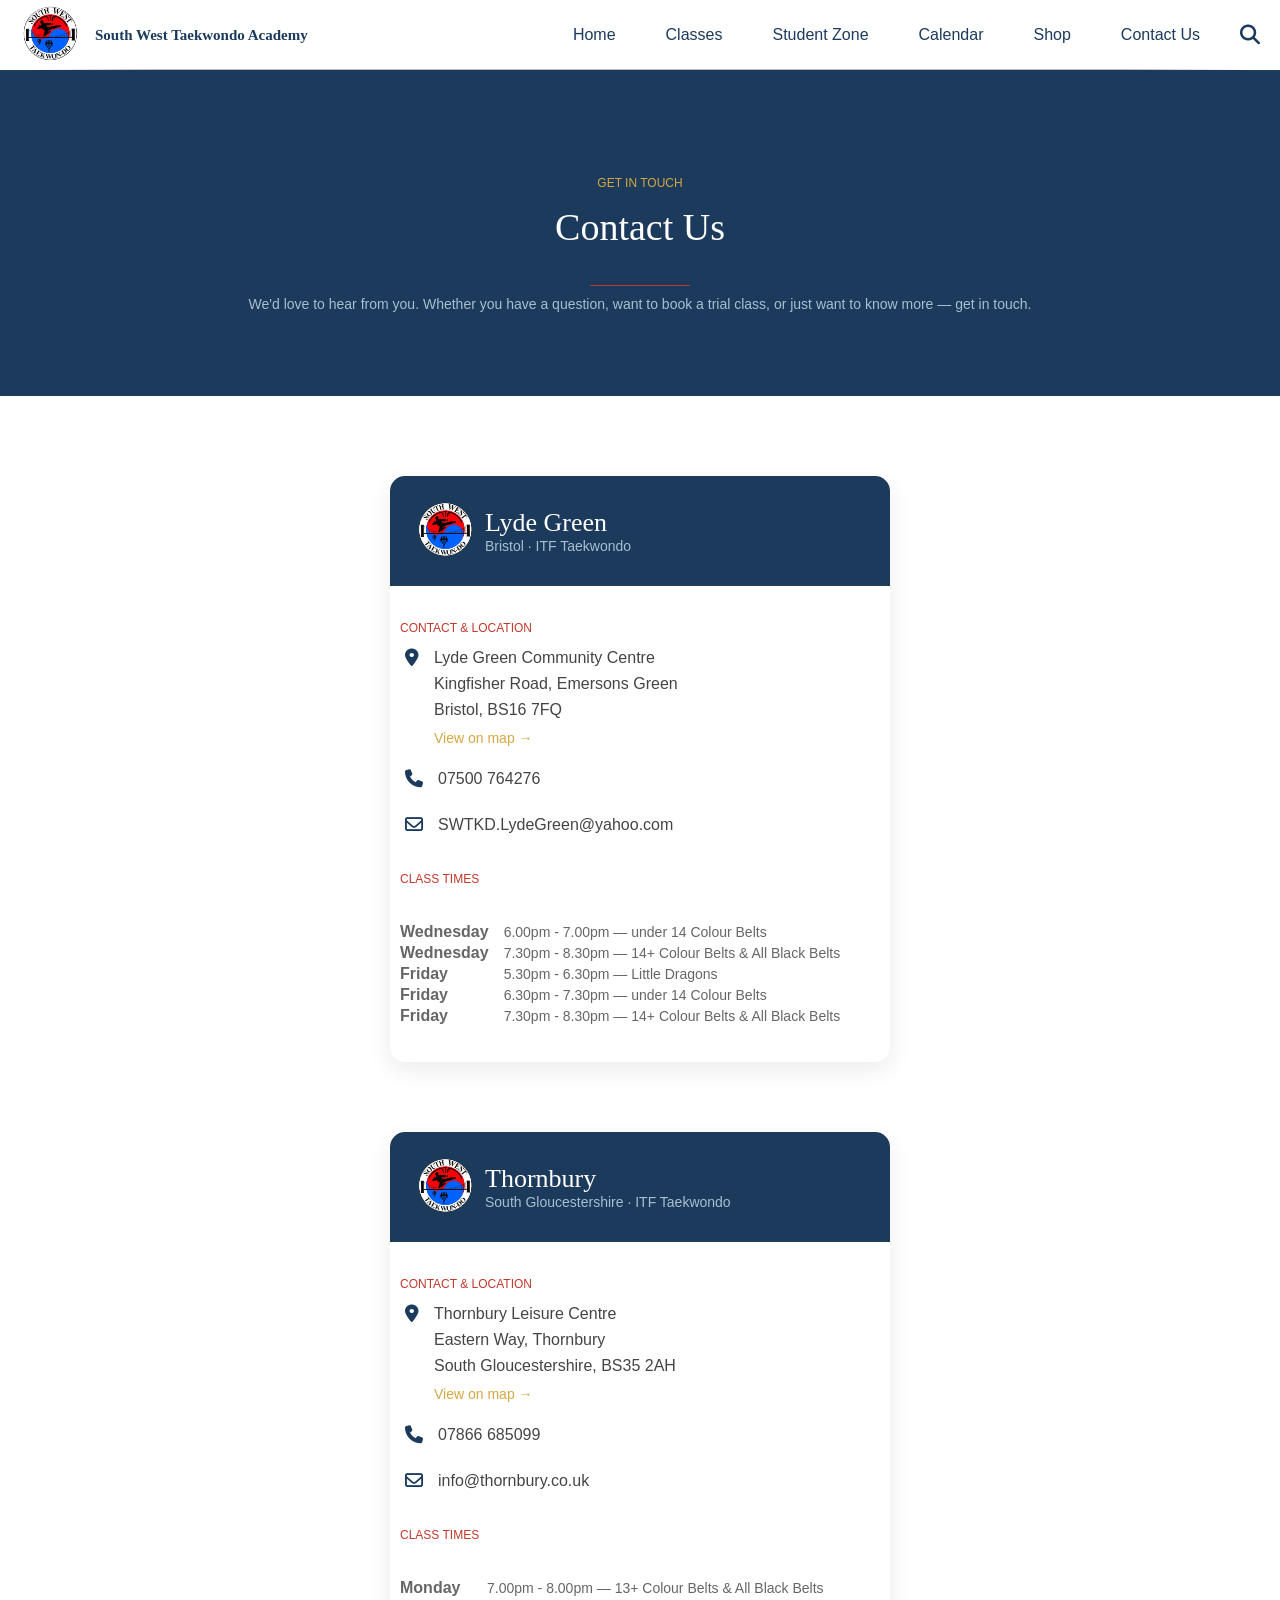
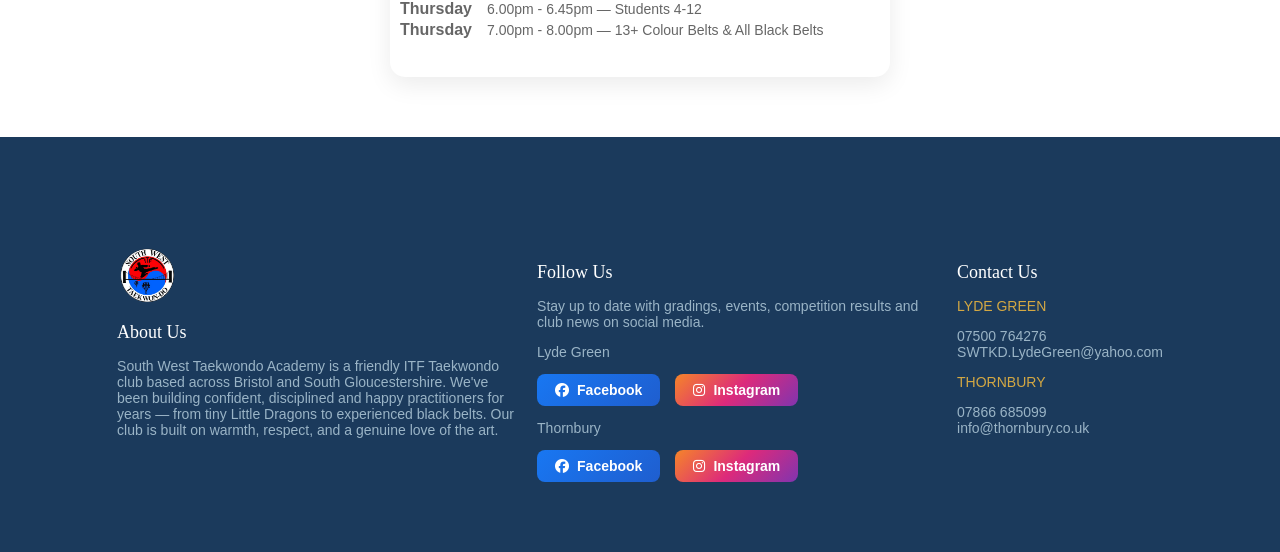
==== commit 76ed8dc5: "Update Contact-US.html" ====
--- a/Contact-US.html
+++ b/Contact-US.html
@@ -13,7 +13,7 @@
     <link rel="stylesheet" href="https://cdnjs.cloudflare.com/ajax/libs/font-awesome/6.5.1/css/all.min.css">
 
 
-    <link rel="stylesheet" href="css/style.css">
+    <link rel="stylesheet" href="style.css">
 </head>
 
 <body>
--- a/style.css
+++ b/style.css
@@ -0,0 +1,1513 @@
+
+
+/* #endregion */
+
+html {
+    scroll-behavior: smooth;
+}
+
+* {
+    box-sizing: border-box;
+}
+
+html {
+    width: 100%;
+    overflow-x: hidden;
+}
+
+body {
+    width: 100%;
+}
+
+body {
+    margin: 0;
+    font-family: Arial, sans-serif;
+    background: #ffffff;
+}
+
+
+/* #region Header */
+.logo-section{
+    display: flex;
+    align-items: center;
+    gap: 15px;
+
+    text-decoration: none;
+    color: inherit;
+}
+
+.logo-section:hover{
+    opacity: 0.8;
+}
+
+header {
+    position: sticky;
+    top: 0;
+    z-index: 1000;
+
+    width: 100%;
+    background: white;
+
+    padding: 5px 20px;
+    display: flex;
+    justify-content: space-between;
+    align-items: center;
+}
+
+header::after {
+    content: "";
+    position: absolute;
+    bottom: 0;
+    left: 2.5%;
+    width: 95%;
+    height: 1px;
+
+    background: linear-gradient(
+        to right,
+        transparent,
+        rgba(80,80,80,0.4) 10%,
+        rgba(80,80,80,0.4) 90%,
+        transparent
+    );
+}
+
+header img{
+    width: 60px;
+    height: auto;
+}
+.header-right{
+    display: flex;
+    align-items: center;
+    gap: 40px;
+}
+
+nav{
+    display: flex;
+    gap: clamp(10px, 4vw, 50px);
+
+}
+
+.search-icon{
+    font-size: 20px;
+    color: #1B3A5C;
+    cursor: pointer;
+}
+
+a{
+    text-decoration: none;
+    color: #1B3A5C;
+    font-family: "Nunito", sans-serif;
+}
+
+
+header h1 { 
+    margin: 0;
+    color: #1B3A5C;
+    font-family: "Playfair Display", serif;
+    font-size: 15px;
+    font-weight: 700;
+}
+/* #endregion */
+
+/* #region Footer*/
+
+.footer {
+    padding: 30px;
+    display: flex;
+    gap: 30px;
+    background:#1B3A5C;
+}
+
+.footer-content{
+    display: flex;
+    flex-direction: column;
+    justify-content: center;
+    align-items: center;
+
+    padding-top: 60px;
+    padding-bottom: 40px;
+    width: auto;
+}
+
+.footer-cards{
+    display: flex;
+    gap: 20px;
+    justify-content: center;
+    margin-top: 20px;
+}
+
+.footer-card-title{
+    font-family: "Playfair Display", serif;
+    font-size: 18px;
+    font-weight: 400;
+    color: #ffffff;
+    justify-content: left;
+}
+
+.footer-sub-title{
+    font-family: "Nunito", sans-serif;
+    font-size: 14px;
+    font-weight: 400;
+    color: #D4A843;
+    justify-content: left;
+    max-width: 400px;
+
+
+}
+
+.footer-card-body{
+    font-family: "Nunito", sans-serif;
+    font-size: 14px;
+    font-weight: 400;
+    color: #9AB4c6;
+    justify-content: left;
+    max-width: 400px;
+}
+
+.social-buttons {
+    display: flex;
+    gap: 15px;
+}
+
+.social-button {
+    display: flex;
+    align-items: center;
+    gap: 8px;
+
+    padding: 8px 18px;
+    border-radius: 8px;
+
+    font-size: 14px;
+
+    color: white;
+    text-decoration: none;
+    font-family: "Nunito", sans-serif;
+    font-weight: 600;
+
+    transition:
+        transform 0.2s,
+        box-shadow 0.2s;
+}
+
+.social-button:hover {
+    transform: translateY(-2px);
+
+    box-shadow:
+        0 8px 20px
+        rgba(0,0,0,0.15);
+}
+
+.facebook {
+    background:
+        linear-gradient(
+            135deg,
+            #1877F2,
+            #1F5ECF
+        );
+}
+.instagram {
+    background:
+        linear-gradient(
+            135deg,
+            #F58529,
+            #DD2A7B,
+            #8134AF
+        );
+}
+/* #endregion */
+
+
+
+/*#region HomePage */
+
+/* #region Home */
+.home {
+    padding: 30px;
+    display: flex;
+    gap: 30px;
+    background: linear-gradient(160deg, #fafaf8 60%, rgb(240, 235, 228) 100%)
+}
+
+.container {
+    width: 90%;
+    max-width: 1200px;
+    margin: auto;
+}
+
+.hero{
+    display: flex;
+    flex-direction: column;
+    justify-content: center;
+    align-items: center;
+
+    padding-top: 60px;
+    padding-bottom: 40px;
+}
+
+.hero img{
+    width: 150px;
+    height: auto;
+}
+
+.hero h2 {
+    font-family: "Playfair Display", serif;
+    font-size: 48px;
+    margin-top: 30px;
+    color: #1B3A5C;
+    font-weight: 400;
+    width:  700px;
+    text-align: center;
+}
+
+.divider {
+    width: 100px;
+    height: 1px;
+    background: #C0392B;
+    margin: 5px auto;
+}
+
+.hero .intro-text {
+    font-family: "Nunito", sans-serif;
+    font-size: 20px;
+    width: 750px;
+    text-align: center;
+    color: #444444;
+    width: 600px;
+}
+
+.hero .sub-text {
+    font-family: "Nunito", sans-serif;
+    font-size: 16px;
+    width: 700px;
+    text-align: center;
+    color: #666666;
+}
+
+.hero .final-text{
+    font-family: "Playfair Display", serif;
+    font-style: italic;
+    font-size: 20px;
+    margin-top: 30px;
+    color: #C0392B;
+    font-weight: 500;
+    width:  700px;
+    text-align: center;
+}
+
+.hero-buttons {
+    display: flex;
+    gap: 20px;
+
+    margin-top: 30px;
+}
+
+.button1{
+    background: #C0392B;
+    color: white;
+
+    padding: 12px 30px;
+
+    border-radius: 30px;
+
+    text-decoration: none;
+
+    font-family: "Nunito", sans-serif;
+    font-weight: 600;
+
+    transition: 0.2s;
+}
+
+.button1:hover{
+    opacity: 0.8;
+}
+
+.button2{
+    background: white;
+    color: #1B3A5C;
+
+    border: 2px solid #1B3A5C;
+    padding: 12px 30px;
+
+    border-radius: 30px;
+
+    text-decoration: none;
+
+    font-family: "Nunito", sans-serif;
+    font-weight: 600;
+
+    transition: 0.2s;
+}
+
+.button2:hover{
+    opacity: 0.8;
+}
+
+/* #endregion */
+
+
+/* #region Discover */
+
+.discover {
+    padding: 30px;
+    display: flex;
+    gap: 30px;
+    background: #1B3A5C
+}
+
+.discover-content{
+    display: flex;
+    flex-direction: column;
+    justify-content: center;
+    align-items: center;
+
+    padding-top: 60px;
+    padding-bottom: 40px;
+
+}
+
+.discover-header{
+    font-family: "Nunito", sans-serif;
+    font-size: 12px;
+    margin-top: 16px;
+    color: #D4A843;
+    font-weight: 300;
+    width:  700px;
+    text-align: center; 
+}
+
+.discover-title{
+    font-family: "Playfair Display", serif;
+    font-size: 38px;
+    margin-top: 5px;
+    color: white;
+    font-weight: 400;
+    width:  700px;
+    text-align: center;
+}
+
+.discover-cards{
+    display: flex;
+    gap: 30px;
+    justify-content: center;
+    margin-top: 60px;
+}
+
+.discover-card{
+    padding: 30px;
+    border-radius: 15px;
+    flex: 1;
+    max-width: 300px;
+    text-align: center;
+
+}
+
+.discover-card i {
+    font-size: 40px;
+    color: #D4A843;
+    margin-bottom: 20px;
+}
+
+.card-title{
+    font-family: "Nunito", sans-serif;
+    font-size: 18px;
+    margin-top: 5px;
+    color: white;
+    font-weight: 400;
+    text-align: center;
+}
+
+.card-text{
+    font-family: "Nunito", sans-serif;
+    font-size: 14px;
+    margin-top: 5px;
+    color: #A8BFCF;
+    font-weight: 400;
+    text-align: center;
+}
+
+.discover-body{
+    font-family: "Nunito", sans-serif;
+    font-size: 16px;
+    margin-top: 5px;
+    color: #A8BFCF;
+    font-weight: 400;
+    text-align: center;
+    width: 600px;
+}
+/* #endregion */
+
+/* #region Meet The Team */
+
+
+.instructors {
+    padding: 30px;
+    background: #F0EBE4;
+}
+
+.instructors-content {
+    display: flex;
+    flex-direction: column;
+    align-items: center;
+    padding-top: 60px;
+    padding-bottom: 40px;
+}
+
+.school-instructors {
+    width: 100%;
+    margin-top: 35px;
+}
+
+.school-heading {
+    position: relative;
+    display: flex;
+    align-items: center;
+    justify-content: center;
+    gap: 12px;
+    margin-bottom: 25px;
+}
+
+.school-heading::before {
+    content: "";
+    position: absolute;
+    left: 0;
+    right: 0;
+    height: 1px;
+    background: linear-gradient(
+        to right,
+        transparent,
+        #E2DDD6 15%,
+        #E2DDD6 85%,
+        transparent
+    );
+    z-index: 0;
+}
+
+.school-heading img,
+.school-heading h3 {
+    position: relative;
+    z-index: 1;
+    background: #F0EBE4;
+}
+
+.school-heading img {
+    width: 45px;
+    height: 45px;
+    object-fit: contain;
+    padding: 5px;
+}
+
+.school-heading h3 {
+    font-family: "Nunito", sans-serif;
+    font-size: 14px;
+    font-weight: 400;
+    margin: 0;
+    padding: 0 10px;
+}
+
+
+.instructor-cards {
+    width: 100%;
+    display: flex;
+    justify-content: center;
+    gap: 20px;
+}
+
+.instructor-card {
+    flex: 1;
+    max-width: 180px;
+    background: white;
+    border-radius: 12px;
+    overflow: hidden;
+}
+
+.instructor-image {
+    width: 100%;
+    height: 160px;
+    overflow: hidden;
+}
+
+.instructor-image img {
+    width: 100%;
+    height: 100%;
+    object-fit: cover;
+}
+
+.instructor-info {
+    padding: 10px;
+    text-align: center;
+}
+
+.instructor-info h3 {
+    margin: 0 0 4px;
+    font-size: 1rem;
+}
+
+.instructor-role {
+    margin: 0;
+    font-size: 0.8rem;
+}
+
+
+
+/* #endregion */
+
+/* #region Little Dragons */
+
+.dragons {
+    padding: 30px;
+    display: flex;
+    gap: 30px;
+    background:#fafaf8;
+}
+
+.dragons-content{
+    display: flex;
+    flex-direction: column;
+    justify-content: center;
+    align-items: center;
+
+    padding-top: 60px;
+    padding-bottom: 40px;
+    width: auto;
+}
+
+.dragons-header{
+    font-family: "Nunito", sans-serif;
+    font-size: 14px;
+    margin-top: 16px;
+    color: #C0392B;
+    font-weight: 350;
+    width:  700px;
+    text-align: center; 
+}
+
+.dragons-title{
+    font-family: "Playfair Display", serif;
+    font-size: 38px;
+    margin-top: 5px;
+    color: #1B3A5C;
+    font-weight: 400;
+    width:  700px;
+    text-align: center;
+}
+
+.dragons-body{
+    font-family: "Nunito", sans-serif;
+    font-size: 16px;
+    margin-top: 5px;
+    color: #444444;
+    font-weight: 400;
+    text-align: center;
+    width: 600px;
+}
+
+.dragons-cards{
+    display: flex;
+    gap: 30px;
+    justify-content: center;
+    margin-top: 60px;
+}
+
+.dragons-card1{
+    padding: 30px;
+    border-radius: 15px;
+    flex: 1;
+    text-align: left;
+    background: white;
+    box-shadow: 0px 4px 10px rgba(0, 0, 0, 0.1);
+    margin-left: 10px;
+}
+.dragons-card-title1{
+    font-family: "Playfair Display", serif;
+    font-size: 22px;
+    margin-top: 5px;
+    margin-left: 10px;
+    color: #1B3A5C;
+    font-weight: 400;
+    text-align: left;
+}
+
+.dragons-benefits-list {
+    list-style: none;
+    padding: 0;
+}
+
+.dragons-benefits-list li {
+    font-family: "Nunito", sans-serif;
+    margin-bottom: 15px;
+}
+
+.dragons-benefits-list i {
+    color: #C0392B;
+    margin-right: 10px;
+}
+
+.dragons-card2{
+    padding: 30px;
+    border-radius: 15px;
+    flex: 1;
+    text-align: center;
+    background: #1B3A5C;
+}
+.dragons-card-title2{
+    font-family: "Playfair Display", serif;
+    font-size: 22px;
+    margin-top: 5px;
+    margin-left: 10px;
+    color: #A8BFCF;
+    font-weight: 400;
+    text-align: left;
+}
+.dragons-card-text{
+    font-family: "Nunito", sans-serif;
+    font-size: 14px;
+    margin-top: 5px;
+    color: #A8BFCF;
+    font-weight: 300;
+    text-align: left;
+    margin-left: 10px;
+}
+
+/* #region Little Dragons belts */
+.dragons-belts{
+    margin: 30px;
+    padding: 50px;
+    border-radius: 15px;
+    flex: 1;
+    text-align: center;
+    background: #F0EBE4;
+}
+
+.dragons-belts-title{
+    font-family: "Nunito", sans-serif;
+    font-size: 18px;
+    margin-top: 5px;
+    text-align: center;
+    color: #444444;
+    font-weight: 300;
+}
+
+.dragons-belts-body{
+    font-family: "Nunito", sans-serif;
+    font-size: 14px;
+    margin-top: 5px;
+    color: #444444;
+    font-weight: 300;
+    text-align: center;
+}
+
+.belt-cards{
+    display: flex;
+    gap: 10px;
+    justify-content: center;
+    margin-top: 20px;
+}
+
+.purple{
+    padding: 30px;
+    flex: 1;
+    text-align: center;
+}
+
+.purple-bar {
+    width: 75px;
+    height: 12px;
+    background: #8A4FFF;
+    border-radius: 999px;
+    margin: 20px auto;
+}
+
+.purple-title{
+    font-family: "Nunito", sans-serif;
+    font-size: 18px;
+    margin-top: 5px;
+    text-align: center;
+    color: #8A4FFF;
+    font-weight: 300;
+}
+
+.purple-sub{
+    font-family: "Nunito", sans-serif;
+    font-size: 14px;
+    margin-top: 5px;
+    text-align: center;
+    color: #666666;
+    font-weight: 300;
+
+}
+
+.red{
+    padding: 30px;
+    flex: 1;
+    text-align: center;
+}
+
+.red-bar {
+    width: 75px;
+    height: 12px;
+    background: #C0392B;
+    border-radius: 999px;
+    margin: 20px auto;
+}
+
+.red-title{
+    font-family: "Nunito", sans-serif;
+    font-size: 18px;
+    margin-top: 5px;
+    text-align: center;
+    color: #C0392B;
+    font-weight: 300;
+}
+
+.red-sub{
+    font-family: "Nunito", sans-serif;
+    font-size: 14px;
+    margin-top: 5px;
+    text-align: center;
+    color: #666666;
+    font-weight: 300;
+}
+
+.green{
+    padding: 30px;
+    flex: 1;
+    text-align: center;
+}
+
+.green-bar {
+    width: 75px;
+    height: 12px;
+    background: #15803D;
+    border-radius: 999px;
+    margin: 20px auto;
+}
+
+.green-title{
+    font-family: "Nunito", sans-serif;
+    font-size: 18px;
+    margin-top: 5px;
+    text-align: center;
+    color: #15803D;
+    font-weight: 300;
+}
+
+.green-sub{
+    font-family: "Nunito", sans-serif;
+    font-size: 14px;
+    margin-top: 5px;
+    text-align: center;
+    color: #666666;
+    font-weight: 300;
+}
+/* #endregion */
+.dragons-sub{
+    font-family: "Nunito", sans-serif;
+    font-size: 14px;
+    margin-top: 5px;
+    color: #666666;
+    font-weight: 400;
+    text-align: center;
+}
+/* #endregion */
+
+
+/* #region TKD with us*/
+.us {
+    padding: 30px;
+    display: flex;
+    gap: 30px;
+    background: #fafaf8;
+}
+
+.us-content{
+    display: flex;
+    flex-direction: column;
+    justify-content: center;
+    align-items: center;
+
+    padding-top: 60px;
+    padding-bottom: 40px;
+
+}
+
+.us-body{
+    font-family: "Nunito", sans-serif;
+    font-size: 16px;
+    margin-top: 5px;
+    color: #444444;
+    font-weight: 400;
+    text-align: center;
+    width: 650px;
+}
+
+.school-cards{
+    display: flex;
+    gap: 30px;
+    justify-content: center;
+}
+
+.school-card {
+    flex: 1;
+    min-width: 500px;
+    background: white;
+    border-radius: 15px;
+    overflow: hidden;
+    box-shadow: 0 8px 25px rgba(0,0,0,0.08);
+    max-width: 600px;
+    margin: 20px;
+    padding-bottom: 10px;
+}
+
+
+.school-header {
+    display: flex;
+    align-items: center;
+
+    width: 100%;
+    padding: 25px;
+
+    background: #1B3A5C;
+}
+
+
+.school-logo {
+    width: 60px;
+    height: 60px;
+    object-fit: contain;
+}
+
+
+.school-info {
+    margin-left: 10px;
+    display: flex;
+    flex-direction: column;
+    justify-content: center;
+}
+
+
+.school-title {
+    font-family: "Playfair Display", serif;
+    font-size: 26px;
+    color: #ffffff;
+    font-weight: 400;
+    margin: 0;
+}
+
+
+.school-title-sub {
+    font-family: "Nunito", sans-serif;
+    font-size: 14px;
+    color: #A8BFCF;
+    margin: 0;
+}
+
+
+.school-sub-title {
+    font-family: "Nunito", sans-serif;
+    font-size: 12px;
+    margin-top: 25px;
+    color: #C0392B;
+    padding: 10px;
+    margin-bottom: 0;
+}
+
+.contact-details {
+    display: flex;
+    flex-direction: column;
+    gap: 20px;
+    margin-inline: 15px;
+}
+
+
+.contact-item {
+    display: flex;
+    align-items: flex-start;
+    gap: 15px;
+}
+
+
+.contact-item i {
+    color: #1B3A5C;
+    font-size: 18px;
+    margin-top: 4px;
+}
+
+
+.contact-text p {
+    font-family: "Nunito", sans-serif;
+    font-size: 16px;
+    color: #444;
+    line-height: 1.6;
+    margin: 0;
+}
+
+
+.contact-text a {
+    display: inline-block;
+    margin-top: 8px;
+
+    font-family: "Nunito", sans-serif;
+    font-size: 14px;
+    color: #D4A843;
+    text-decoration: none;
+}
+
+
+.timetable {
+    display: flex;
+    flex-direction: column;
+    gap: 10px;
+    margin-top: 40px;
+}
+
+.timetable-row {
+    display: flex;
+    align-items: center;
+    gap: 40px;
+
+    margin-inline: 10px;
+    padding: 10px;
+    border: 1px solid #E5E5E5;
+    border-radius: 12px;
+    background: #FAFAF8;
+}
+
+.day {
+    width: 100px;
+    font-weight: 600;
+}
+
+.time {
+    width: 180px;
+    color: #666;
+}
+
+.class {
+    flex: 1;
+    font-size: 12px;
+}
+/* #endregion */
+
+
+/* #region How do i join*/
+.join {
+    padding: 30px;
+    display: flex;
+    gap: 30px;
+    background: #F0EBE4
+}
+
+.join-content{
+    display: flex;
+    flex-direction: column;
+    justify-content: center;
+    align-items: center;
+
+    padding-top: 60px;
+    padding-bottom: 40px;
+
+}
+/* #endregion */
+
+/* #endregion */
+
+/*#region Contact-Us*/
+.contact-timetable {
+    display: flex;
+    align-items: center;
+    gap: 15px;
+    margin: 10px;
+}
+.contact-day{
+    color: #666;
+    line-height: 1.3;
+    font-weight: 600;
+}
+.contact-time{
+    font-size: 14px;
+    line-height: 1.5;
+    color: #666;
+
+}
+/* #endregion */
+
+/*#region Student-Zone*/
+/*menu*/
+.student-dashboard {
+    display: flex;
+    width: 100%;
+    margin-top: 40px;
+    gap: 30px;
+    align-items: stretch;
+}
+
+.student-menu {
+    width: 250px;
+    flex-shrink: 0;
+    display: flex;
+    flex-direction: column;
+    gap: 8px;
+}
+
+.student-menu-item {
+    width: 100%;
+    padding: 15px;
+    border: none;
+    background: white;
+    text-align: left;
+    font-family: "Nunito", sans-serif;
+    font-size: 15px;
+    cursor: pointer;
+    border-radius: 8px;
+}
+
+.student-menu-item i {
+    width: 25px;
+}
+
+.student-menu-item:hover {
+    background: #e5dfd7;
+}
+
+.student-menu-item.active {
+    background: #1B3A5C;
+    color: white;
+}
+
+
+.student-display {
+    flex: 1;
+    min-height: 400px;
+    background: white;
+    border-radius: 12px;
+    padding: 35px;
+}
+
+.student-section {
+    display: none;
+}
+
+.student-section.active {
+    display: block;
+}
+
+
+/*embedded handbook*/
+.handbook-viewer {
+    width: 100%;
+    height: 700px;
+    margin-top: 30px;
+    border-radius: 15px;
+    overflow: hidden;
+}
+
+.handbook-viewer iframe {
+    width: 100%;
+    height: 100%;
+    border: none;
+}
+
+/*patterns*/
+
+.pattern-grid {
+    display: grid;
+    grid-template-columns: repeat(3, 1fr);
+    gap: 20px;
+    margin-top: 25px;
+}
+
+.pattern-card {
+    background: #F0EBE4;
+    border-radius: 10px;
+    overflow: hidden;
+}
+
+.pattern-video {
+    width: 100%;
+    aspect-ratio: 16 / 9;
+}
+
+.pattern-video iframe {
+    width: 100%;
+    height: 100%;
+    border: none;
+    display: block;
+}
+
+.pattern-card h4 {
+    margin: 12px;
+    text-align: center;
+    font-family: "Nunito", sans-serif;
+}
+
+
+/*Fundrasining*/
+
+.fundraising-content {
+    display: flex;
+    align-items: center;
+    gap: 30px;
+    margin-top: 25px;
+}
+
+.fundraising-intro {
+    flex: 1;
+}
+
+.fundraising-intro h4,
+.fundraising-steps h4 {
+    font-family: "Playfair Display", serif;
+    font-size: 22px;
+    margin-top: 0;
+    margin-bottom: 15px;
+}
+
+.fundraising-intro p {
+    line-height: 1.6;
+}
+
+.fundraising-image {
+    width: 320px;
+    flex-shrink: 0;
+}
+
+.fundraising-image img {
+    width: 100%;
+    height: auto;
+    display: block;
+    border-radius: 10px;
+}
+
+.fundraising-steps {
+    margin-top: 25px;
+    padding-top: 20px;
+    border-top: 1px solid #d8d0c7;
+}
+
+.fundraising-steps ol {
+    padding-left: 25px;
+    line-height: 1.7;
+}
+
+.fundraising-steps li {
+    margin-bottom: 10px;
+}
+
+.fundraising-footer {
+    margin-top: 25px;
+}
+
+.fundraising-button {
+    display: inline-block;
+    margin-top: 10px;
+    padding: 10px 20px;
+    background: #1B3A5C;
+    color: white;
+    text-decoration: none;
+    border-radius: 8px;
+}
+
+.fundraising-button:hover {
+    background: #284d70;
+}
+/* #endregion */
+
+
+
+
+
+
+
+/* #region Media width */
+@media (max-width: 1300px) {
+    .school-cards {
+        flex-direction: column;
+    }
+}
+
+@media (max-width: 900px) {
+    .instructor-cards {
+        flex-wrap: wrap;
+    }
+
+    .instructor-card {
+        flex: 0 1 120px;
+    }
+}
+
+@media (max-width: 800px) {
+    .pattern-grid {
+        grid-template-columns: repeat(2, 1fr);
+    }
+}
+
+@media (max-width: 500px) {
+    .pattern-grid {
+        grid-template-columns: 1fr;
+    }
+}
+
+@media (max-width: 700px) {
+
+    .fundraising-content {
+        flex-direction: column;
+    }
+
+    .fundraising-image {
+        width: 100%;
+        max-width: 350px;
+    }
+
+}
+
+@media (max-width: 600px) {
+
+    /* General spacing */
+    .home,
+    .discover,
+    .dragons,
+    .us,
+    .join,
+    .footer {
+        padding: 20px 15px;
+    }
+
+
+    /* Header */
+    header {
+        padding: 5px 15px;
+    }
+
+    header img {
+        width: 45px;
+    }
+
+    header h1 {
+        font-size: 12px;
+    }
+
+    .header-right {
+        gap: 15px;
+    }
+
+    nav {
+        gap: 10px;
+    }
+
+    nav a {
+        font-size: 13px;
+    }
+
+
+    /* Hero section */
+    .hero {
+        padding-top: 30px;
+    }
+
+    .hero img {
+        width: 100px;
+    }
+
+    .hero h2 {
+        width: 100%;
+        font-size: 32px;
+        margin-top: 20px;
+    }
+
+    .hero .intro-text,
+    .hero .sub-text,
+    .hero .final-text {
+        width: 100%;
+        max-width: 100%;
+    }
+
+    .hero .intro-text {
+        font-size: 17px;
+    }
+
+    .hero-buttons {
+        flex-direction: column;
+        width: 100%;
+        gap: 15px;
+    }
+
+    .button1,
+    .button2 {
+        text-align: center;
+        width: 100%;
+        box-sizing: border-box;
+    }
+
+
+    /* Discover section */
+    .discover-header,
+    .discover-title,
+    .discover-body {
+        width: 100%;
+    }
+
+    .discover-title {
+        font-size: 30px;
+    }
+
+    .discover-cards {
+        flex-direction: column;
+        margin-top: 30px;
+    }
+
+
+    /* Little dragons */
+    .dragons-header,
+    .dragons-title,
+    .dragons-body {
+        width: 100%;
+    }
+
+    .dragons-title {
+        font-size: 30px;
+    }
+
+    .dragons-cards {
+        flex-direction: column;
+        margin-top: 30px;
+    }
+
+    .dragons-card1,
+    .dragons-card2 {
+        margin-left: 0;
+    }
+
+
+    /* Belts */
+    .dragons-belts {
+        margin: 15px 0;
+        padding: 15px 15px;
+    }
+
+    .belt-cards {
+        flex-direction: column;
+
+    }
+    .purple{
+        padding: 5px;
+    }
+
+    .red{
+        padding: 5px;
+    }
+
+    .green{
+        padding: 5px;
+    }
+
+    /* School cards */
+    .us-body {
+        width: 100%;
+    }
+
+    .school-cards {
+        flex-direction: column;
+        width: 100%;
+    }
+
+    .school-card {
+        min-width: 0;
+        width: 100%;
+        margin: 10px 0;
+    }
+
+    .school-header {
+        padding: 15px;
+    }
+
+    .school-title {
+        font-size: 20px;
+    }
+
+
+    /* Timetable */
+    .timetable-row {
+        display: flex;
+        flex-wrap: wrap;
+        justify-content: center;
+        column-gap: 20px;
+        row-gap: 0px;
+    
+    }
+
+    .day{
+        text-align: center;
+        flex: 0 1 100px;  
+    }
+
+    .time{
+        text-align: center;
+        flex: 0 1 130px;
+    }
+
+    .class{
+        text-align: center;
+        flex: 0 1 300px;
+    }
+    /* Footer */
+    .footer-cards {
+        flex-direction: column;
+        width: 100%;
+    }
+
+    .social-buttons {
+        flex-direction: column;
+        width: 100%;
+    }
+
+    .social-button {
+        justify-content: center;
+    }
+}
+
+
+
+
+/* Hide checkbox */
+#menu-toggle {
+    display: none;
+}
+
+
+/* Hamburger hidden on desktop */
+.hamburger {
+    display: none;
+    font-size: 30px;
+    cursor: pointer;
+}
+
+@media (max-width: 900px) {
+
+    .hamburger {
+        display: block;
+    }
+
+
+    nav {
+        display: none;
+        position: absolute;
+        top: 70px;
+        right: 0;
+
+        width: 100%;
+        background: white;
+
+        flex-direction: column;
+        align-items: center;
+        gap: 20px;
+
+        padding: 20px;
+    }
+
+
+    /* Show menu when checkbox is ticked */
+    #menu-toggle:checked ~ nav {
+        display: flex;
+    }
+}
+/* #endregion */
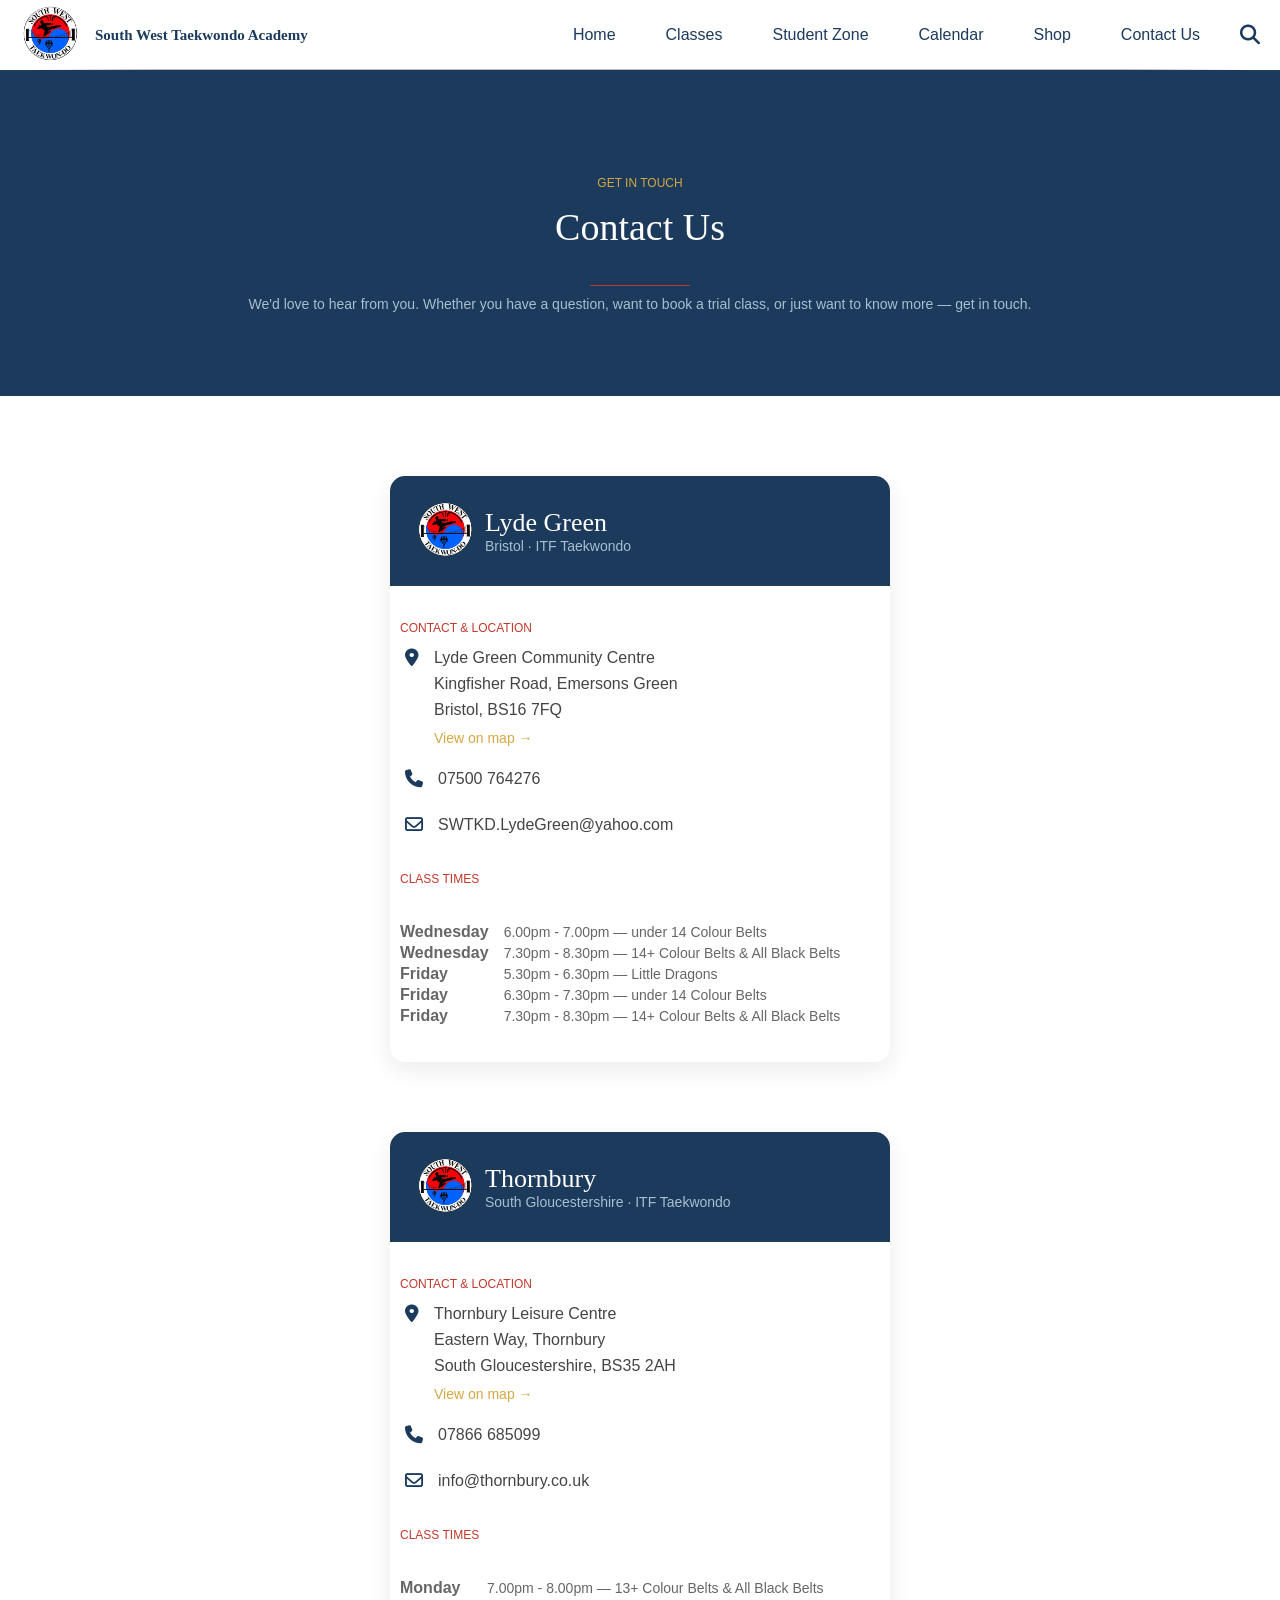
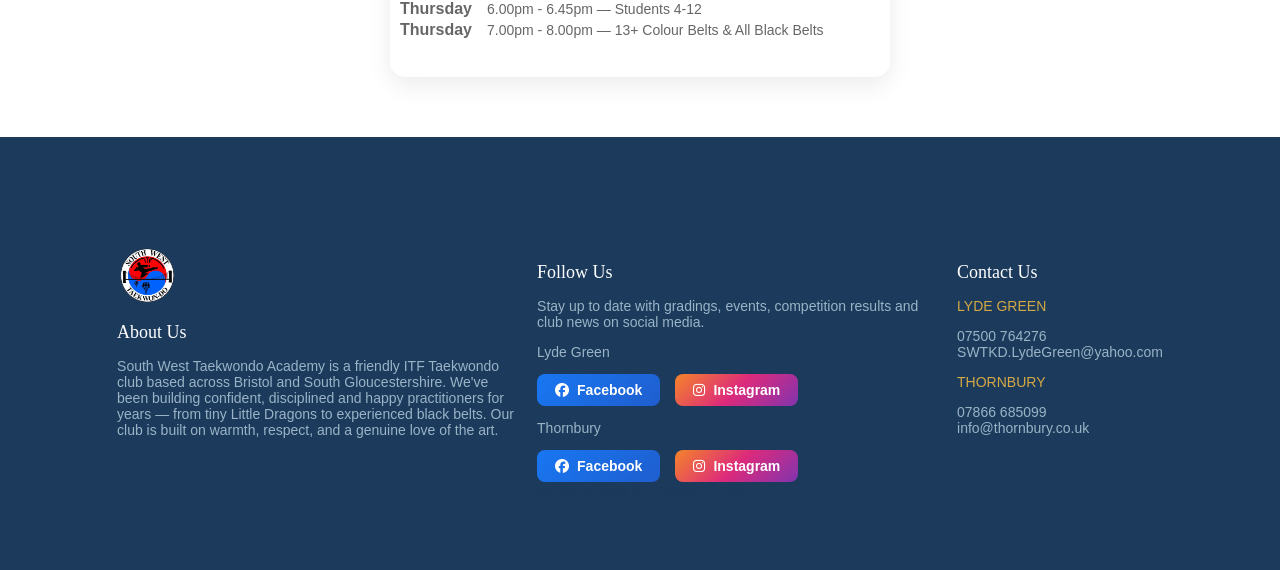
==== commit 4cf28d18: "Update Contact-US.html" ====
--- a/Contact-US.html
+++ b/Contact-US.html
@@ -258,17 +258,18 @@
 
                     </div>
                     
-                
-                
-                </div>
+                </div>
+
+                <div class="footer-bottom">
+                    <a href="Privacy-Policy.html">Terms of Use & Privacy Policy</a>
+                </div>
+
             </div>
         </div>
     </section>
 
-
-
-
-    <script src="script.js"></script>
+    <script src="script.js"></script>  
 </body>
-
-
+        
+
+
